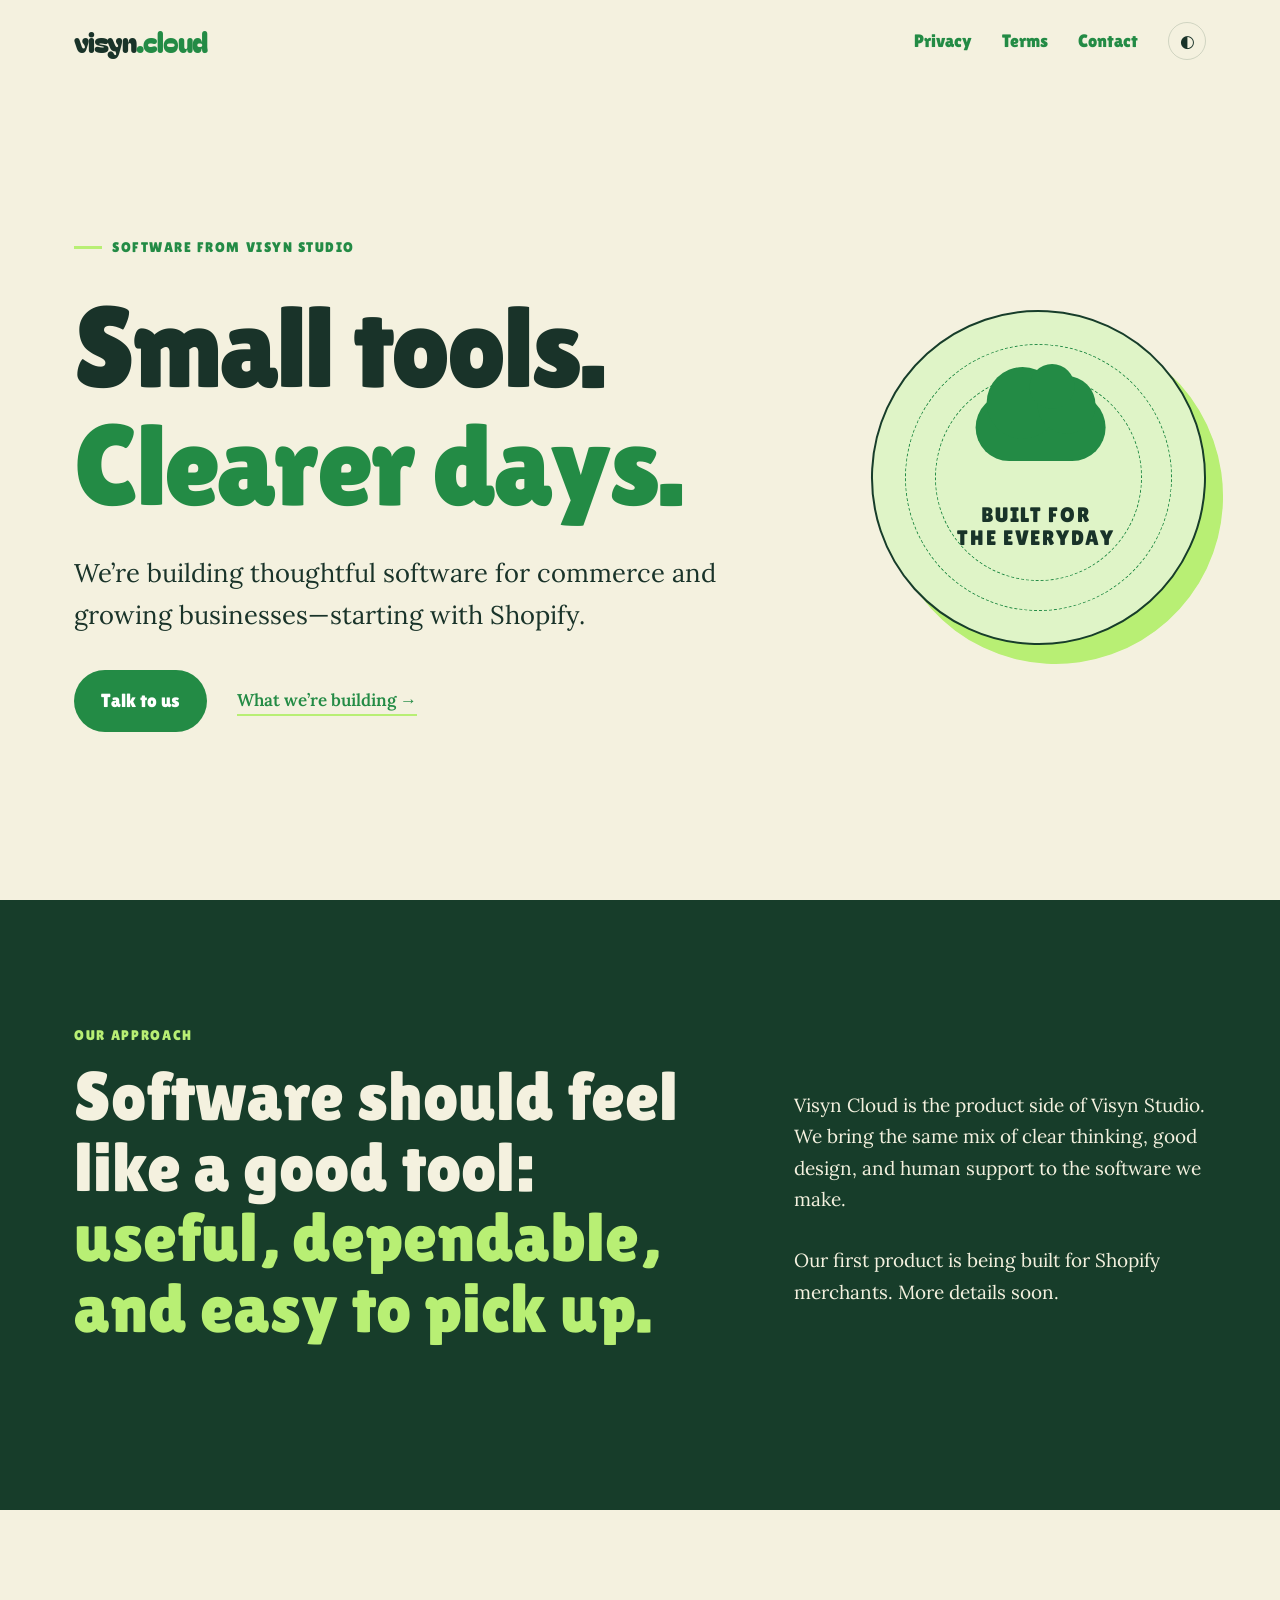
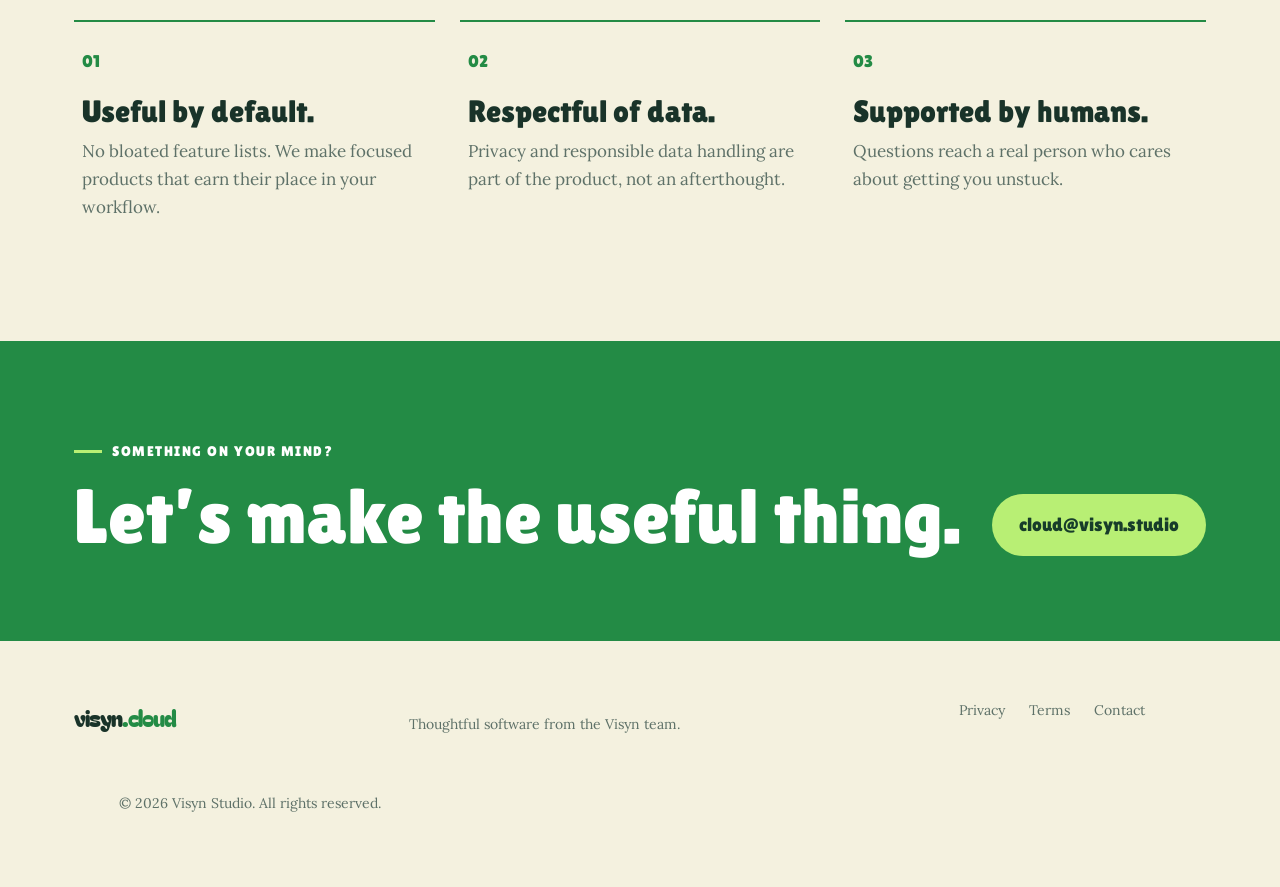
==== index.html @ d3061310 "Launch Visyn Cloud website" ====
<!doctype html>
<html lang="en" data-theme="light">
<head>
  <meta charset="utf-8">
  <meta name="viewport" content="width=device-width, initial-scale=1">
  <title>Visyn Cloud — Thoughtful software for growing businesses</title>
  <meta name="description" content="Visyn Cloud builds thoughtful software tools for commerce and growing businesses.">
  <meta property="og:title" content="Visyn Cloud — Thoughtful software for growing businesses">
  <meta property="og:description" content="Useful software, made with care by the team at Visyn Studio.">
  <meta property="og:url" content="https://visyn.cloud/">
  <meta property="og:type" content="website">
  <meta name="theme-color" content="#173d2a">
  <link rel="preconnect" href="https://fonts.googleapis.com">
  <link rel="preconnect" href="https://fonts.gstatic.com" crossorigin>
  <link href="https://fonts.googleapis.com/css2?family=Bagel+Fat+One&amp;family=Lilita+One&amp;family=Lora:ital,wght@0,400;0,600;1,400&amp;display=swap" rel="stylesheet">
  <link rel="stylesheet" href="assets/css/styles.css">
  <script src="assets/js/site.js" defer></script>
</head>
<body>
  <a class="skip-link" href="#main">Skip to content</a>
  <header class="site-header" id="site-header">
    <a class="wordmark" href="/" aria-label="Visyn Cloud home"><span>visyn</span><b>.cloud</b></a>
    <button class="menu-button" type="button" aria-expanded="false" aria-controls="site-nav"><span></span><span></span><span></span><span class="sr-only">Menu</span></button>
    <nav class="site-nav" id="site-nav" aria-label="Main navigation">
      <a href="/privacy.html">Privacy</a><a href="/terms.html">Terms</a><a href="/contact.html">Contact</a>
      <button class="theme-button" type="button" aria-label="Switch color theme"><span aria-hidden="true">◐</span></button>
    </nav>
  </header>

  <main id="main">
    <section class="hero">
      <div class="hero-copy">
        <p class="eyebrow"><span></span> Software from Visyn Studio</p>
        <h1>Small tools.<br><em>Clearer days.</em></h1>
        <p class="hero-lede">We’re building thoughtful software for commerce and growing businesses—starting with Shopify.</p>
        <div class="hero-actions"><a class="button button-primary" href="/contact.html">Talk to us</a><a class="text-link" href="#what-we-build">What we’re building</a></div>
      </div>
      <div class="hero-mark" aria-hidden="true">
        <div class="orbit orbit-one"></div><div class="orbit orbit-two"></div><div class="cloud-glyph"><span></span><span></span><span></span></div>
        <p>built for<br>the everyday</p>
      </div>
    </section>

    <section class="manifesto" id="what-we-build">
      <p class="section-label">Our approach</p>
      <div class="manifesto-grid">
        <h2>Software should feel like a good tool: <span>useful, dependable, and easy to pick up.</span></h2>
        <div><p>Visyn Cloud is the product side of Visyn Studio. We bring the same mix of clear thinking, good design, and human support to the software we make.</p><p>Our first product is being built for Shopify merchants. More details soon.</p></div>
      </div>
    </section>

    <section class="principles" aria-label="What matters to us">
      <article><span class="number">01</span><h3>Useful by default.</h3><p>No bloated feature lists. We make focused products that earn their place in your workflow.</p></article>
      <article><span class="number">02</span><h3>Respectful of data.</h3><p>Privacy and responsible data handling are part of the product, not an afterthought.</p></article>
      <article><span class="number">03</span><h3>Supported by humans.</h3><p>Questions reach a real person who cares about getting you unstuck.</p></article>
    </section>

    <section class="closing">
      <div><p class="eyebrow light"><span></span> Something on your mind?</p><h2>Let’s make the useful thing.</h2></div>
      <a class="button button-light" href="mailto:cloud@visyn.studio">cloud@visyn.studio</a>
    </section>
  </main>

  <footer class="site-footer"><a class="wordmark wordmark-small" href="/"><span>visyn</span><b>.cloud</b></a><p>Thoughtful software from the Visyn team.</p><nav aria-label="Footer navigation"><a href="/privacy.html">Privacy</a><a href="/terms.html">Terms</a><a href="/contact.html">Contact</a></nav><p>© <span data-year></span> Visyn Studio. All rights reserved.</p></footer>
</body>
</html>
---- assets/css/styles.css ----
:root{--cream:#f4f1df;--paper:#fbf9ee;--forest:#173d2a;--green:#238b45;--bright:#b8ef74;--mint:#dff4c7;--ink:#193329;--muted:#5e7168;--line:rgba(23,61,42,.16);--shadow:rgba(14,52,31,.12);--display:'Lilita One',sans-serif;--body:'Lora',serif;--logo:'Bagel Fat One',cursive;--max:1180px}
[data-theme=dark]{--cream:#10291d;--paper:#173625;--forest:#dff4c7;--green:#83da75;--bright:#b8ef74;--mint:#214c31;--ink:#f4f1df;--muted:#b4c4b9;--line:rgba(244,241,223,.15);--shadow:rgba(0,0,0,.28)}
*{box-sizing:border-box}html{scroll-behavior:smooth}body{margin:0;background:var(--cream);color:var(--ink);font-family:var(--body);font-size:17px;line-height:1.65;transition:background .2s,color .2s}a{color:inherit;text-decoration:none}button,input,select,textarea{font:inherit}.skip-link{position:fixed;left:1rem;top:-5rem;background:var(--bright);color:#173d2a;padding:.7rem 1rem;z-index:1000}.skip-link:focus{top:1rem}.sr-only{position:absolute;width:1px;height:1px;overflow:hidden;clip:rect(0,0,0,0)}
.site-header{height:82px;max-width:var(--max);margin:auto;padding:0 24px;display:flex;align-items:center;justify-content:space-between;position:relative;z-index:20}.wordmark{font-family:var(--logo);font-size:28px;letter-spacing:-1px;display:inline-flex;align-items:baseline}.wordmark span{color:var(--ink)}.wordmark b{color:var(--green);font:inherit}.site-nav{display:flex;gap:30px;align-items:center}.site-nav a{font-family:var(--display);font-size:18px;color:var(--green)}.site-nav a:hover,.site-nav a[aria-current=page]{color:var(--ink)}.theme-button{width:38px;height:38px;border:1px solid var(--line);border-radius:50%;background:transparent;color:var(--ink);cursor:pointer}.menu-button{display:none;background:none;border:0;width:40px;padding:8px}.menu-button>span:not(.sr-only){display:block;height:2px;background:var(--ink);margin:6px 0}
.hero{max-width:var(--max);margin:auto;min-height:calc(100vh - 82px);padding:72px 24px 100px;display:grid;grid-template-columns:1.35fr .65fr;align-items:center;gap:8vw}.eyebrow{font-family:var(--display);text-transform:uppercase;letter-spacing:.11em;font-size:14px;color:var(--green);display:flex;align-items:center;gap:10px}.eyebrow span{width:28px;height:3px;background:var(--bright)}h1,h2,h3{font-family:var(--display);font-weight:400;line-height:1.02;margin-top:0}.hero h1{font-size:clamp(64px,9vw,126px);letter-spacing:-.025em;margin:.25em 0}.hero h1 em{font-style:normal;color:var(--green)}.hero-lede{font-size:clamp(20px,2vw,27px);max-width:690px}.hero-actions{display:flex;align-items:center;gap:30px;margin-top:34px}.button{font-family:var(--display);font-size:19px;padding:15px 27px;border:0;border-radius:99px;cursor:pointer;display:inline-block}.button-primary{background:var(--green);color:#fff}.button-primary:hover{background:var(--forest);transform:translateY(-2px)}[data-theme=dark] .button-primary{color:#10291d}.text-link{font-weight:600;color:var(--green);border-bottom:2px solid var(--bright)}.text-link:after{content:' →'}
.hero-mark{aspect-ratio:1;max-width:370px;width:100%;border:2px solid var(--forest);border-radius:50%;position:relative;display:grid;place-items:center;background:var(--mint);box-shadow:18px 18px 0 var(--bright);transform:rotate(3deg)}.hero-mark p{font-family:var(--display);text-align:center;text-transform:uppercase;font-size:21px;line-height:1.1;letter-spacing:.08em;transform:rotate(-3deg);margin-top:120px}.orbit{position:absolute;border:1px dashed var(--green);border-radius:50%}.orbit-one{inset:32px}.orbit-two{inset:62px}.cloud-glyph{position:absolute;top:82px;left:50%;width:130px;height:67px;transform:translateX(-50%) rotate(-3deg);background:var(--green);border-radius:50px}.cloud-glyph span{position:absolute;background:var(--green);border-radius:50%}.cloud-glyph span:nth-child(1){width:72px;height:72px;left:11px;top:-27px}.cloud-glyph span:nth-child(2){width:58px;height:58px;right:10px;top:-18px}.cloud-glyph span:nth-child(3){width:45px;height:45px;left:54px;top:-30px}
.manifesto{background:var(--forest);color:var(--cream);padding:110px max(24px,calc((100vw - var(--max))/2 + 24px))}.section-label{font-family:var(--display);text-transform:uppercase;letter-spacing:.12em;color:var(--bright);font-size:14px}.manifesto-grid{display:grid;grid-template-columns:1.2fr .8fr;gap:8vw;align-items:start}.manifesto h2{font-size:clamp(42px,5.4vw,74px)}.manifesto h2 span{color:var(--bright)}.manifesto-grid>div{font-size:19px;padding-top:10px}.manifesto-grid>div p+ p{margin-top:30px}
.principles{max-width:var(--max);margin:auto;padding:110px 24px;display:grid;grid-template-columns:repeat(3,1fr);gap:25px}.principles article{border-top:2px solid var(--green);padding:25px 8px 10px}.number{font-family:var(--display);color:var(--green)}.principles h3{font-size:31px;margin:20px 0 10px}.principles p{color:var(--muted);margin:0}.closing{background:var(--green);color:#fff;padding:85px max(24px,calc((100vw - var(--max))/2 + 24px));display:flex;justify-content:space-between;align-items:end;gap:30px}.closing h2{font-size:clamp(44px,6vw,78px);margin:0}.eyebrow.light{color:#fff}.button-light{background:var(--bright);color:#173d2a;white-space:nowrap}.button-light:hover{background:#fff}
.site-footer{max-width:var(--max);margin:auto;padding:58px 24px;display:grid;grid-template-columns:1fr 1.5fr 1fr;gap:28px;align-items:start;font-size:14px;color:var(--muted)}.wordmark-small{font-size:22px}.site-footer nav{display:flex;gap:24px;justify-content:center}.site-footer nav a:hover{color:var(--green)}.site-footer>p:last-child{text-align:right}
.legal{max-width:1020px;margin:55px auto 110px;padding:0 24px}.legal-header{border-bottom:1px solid var(--line);padding:40px 0 55px}.legal-header h1,.contact-intro h1{font-size:clamp(54px,8vw,96px);margin:.25em 0}.legal-header>p:not(.eyebrow):not(.updated){font-size:21px;max-width:730px}.updated{color:var(--muted);font-size:14px}.legal-body{max-width:750px;margin:65px auto}.legal-body h2{font-size:34px;margin:2em 0 .35em}.legal-body h3{font-size:24px;margin:1.7em 0 .3em}.legal-body p{color:var(--muted)}.legal-body a,.contact-intro>a{color:var(--green);font-weight:600;text-decoration:underline;text-decoration-color:var(--bright);text-decoration-thickness:2px}.contact-page{max-width:var(--max);margin:75px auto 130px;padding:0 24px;display:grid;grid-template-columns:1fr 1fr;gap:10vw}.contact-intro>p:not(.eyebrow){font-size:20px;max-width:520px}.contact-form{background:var(--paper);border:1px solid var(--line);border-radius:24px;padding:38px;box-shadow:10px 10px 0 var(--mint);display:flex;flex-direction:column;gap:9px}.contact-form label{font-family:var(--display);font-size:18px;margin-top:10px}.contact-form input,.contact-form select,.contact-form textarea{width:100%;border:1px solid var(--line);background:var(--cream);color:var(--ink);padding:13px;border-radius:10px}.contact-form textarea{resize:vertical}.contact-form .button{margin-top:18px}.form-note{color:var(--muted);font-size:13px;line-height:1.45}
@media(max-width:760px){.site-header{height:70px}.menu-button{display:block}.site-nav{display:none;position:absolute;top:64px;left:16px;right:16px;background:var(--paper);border:1px solid var(--line);border-radius:16px;padding:22px;box-shadow:0 12px 30px var(--shadow);flex-direction:column;align-items:flex-start}.site-nav.open{display:flex}.theme-button{position:absolute;right:18px;top:18px}.hero{grid-template-columns:1fr;padding-top:50px}.hero h1{font-size:clamp(56px,18vw,82px)}.hero-mark{max-width:290px;margin:20px auto}.manifesto-grid,.contact-page{grid-template-columns:1fr}.principles{grid-template-columns:1fr;padding-top:75px;padding-bottom:75px}.closing{align-items:flex-start;flex-direction:column}.site-footer{grid-template-columns:1fr;text-align:left}.site-footer nav{justify-content:flex-start}.site-footer>p:last-child{text-align:left}.contact-page{margin-top:45px}.contact-form{padding:24px}.hero-actions{align-items:flex-start;flex-direction:column;gap:18px}}@media(prefers-reduced-motion:reduce){html{scroll-behavior:auto}*{transition:none!important}}
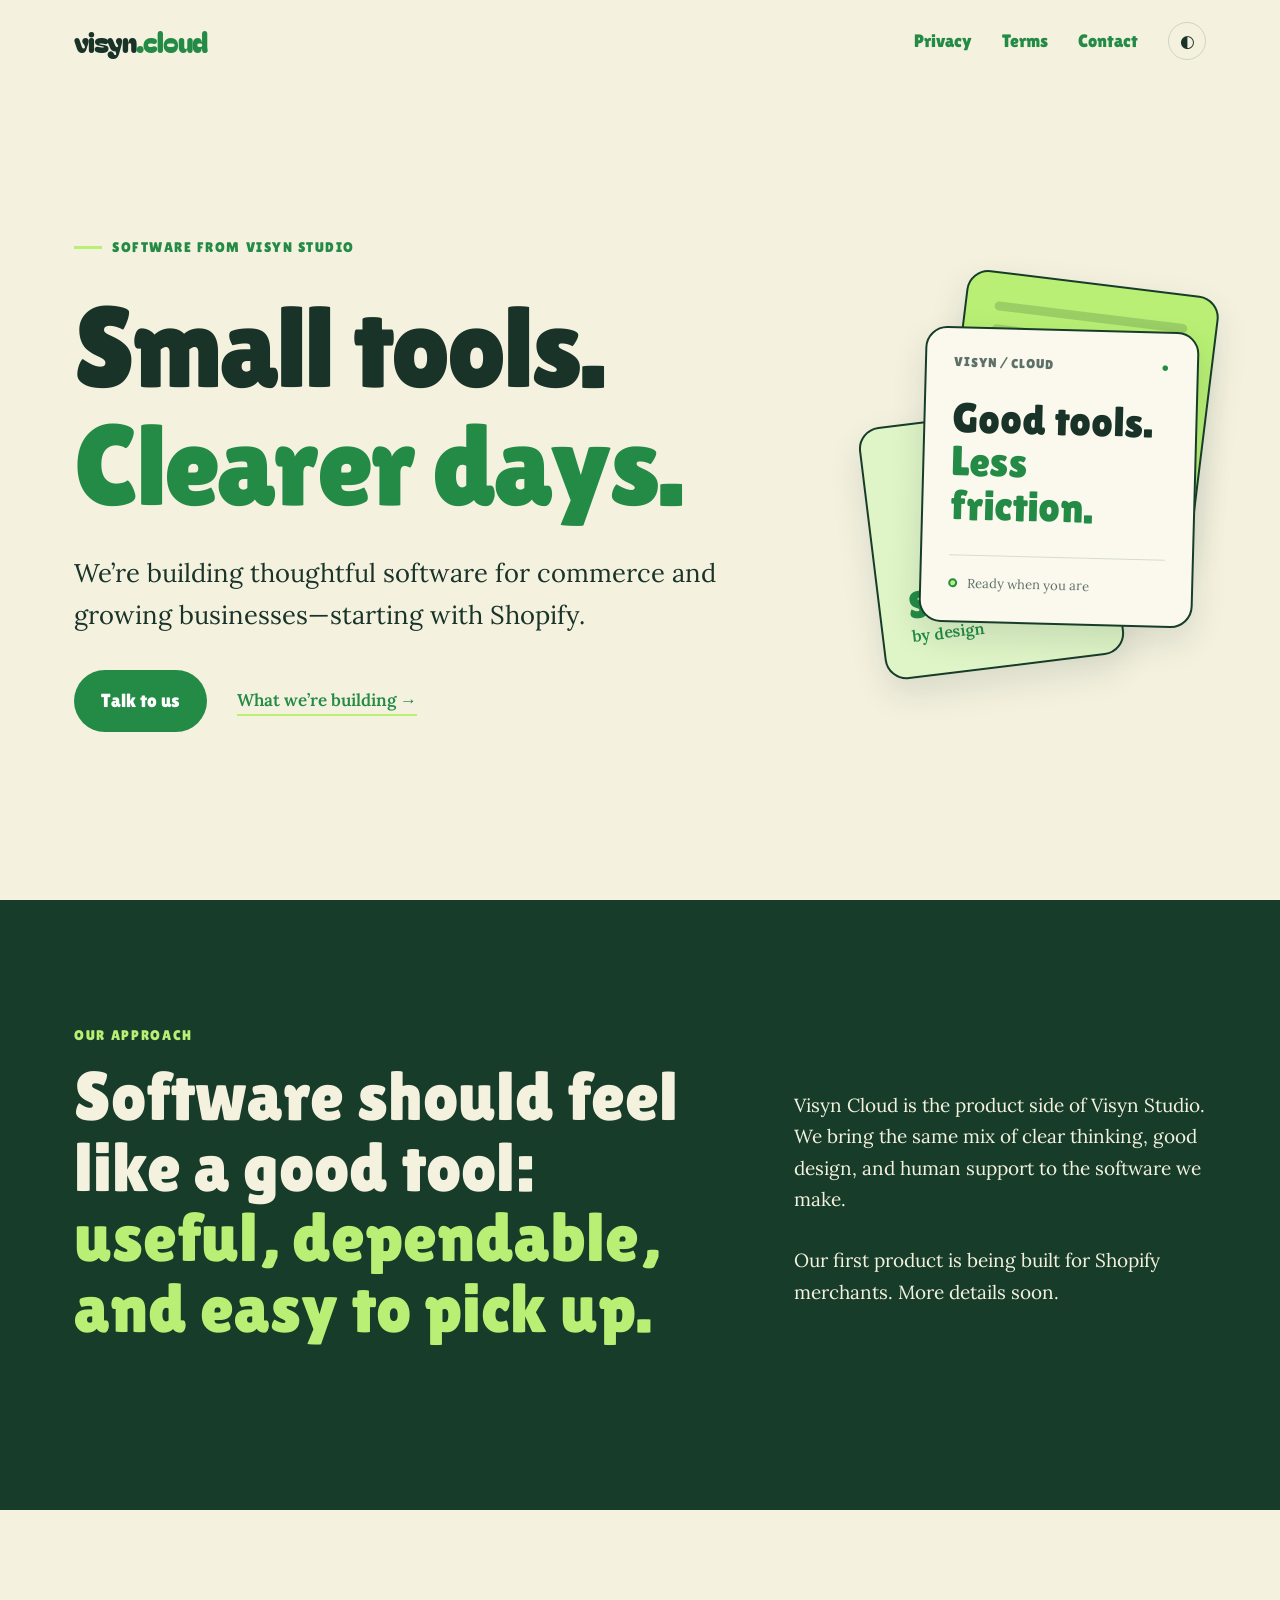
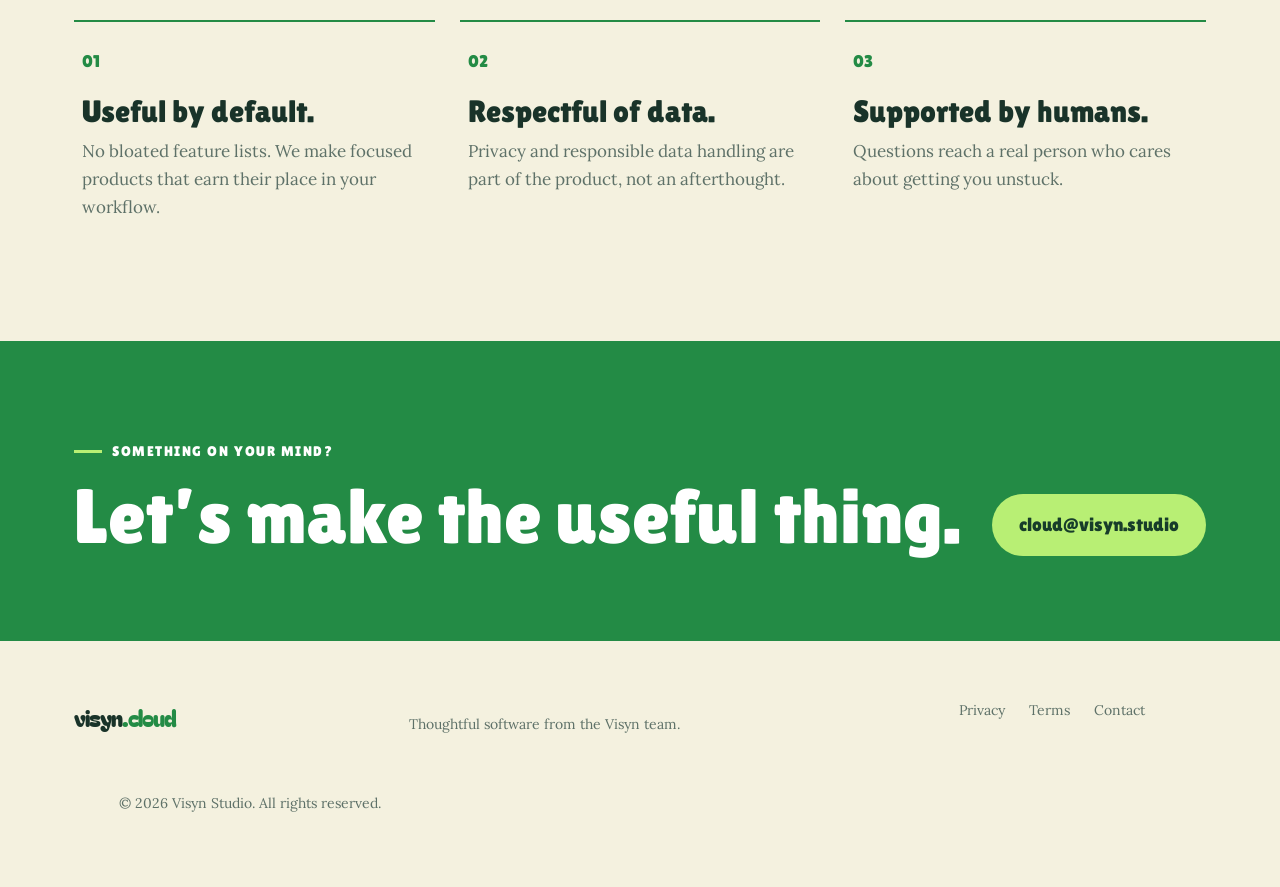
==== commit 370add71: "Replace hero badge with modular tool stack" ====
--- a/index.html
+++ b/index.html
@@ -35,9 +35,14 @@
         <p class="hero-lede">We’re building thoughtful software for commerce and growing businesses—starting with Shopify.</p>
         <div class="hero-actions"><a class="button button-primary" href="/contact.html">Talk to us</a><a class="text-link" href="#what-we-build">What we’re building</a></div>
       </div>
-      <div class="hero-mark" aria-hidden="true">
-        <div class="orbit orbit-one"></div><div class="orbit orbit-two"></div><div class="cloud-glyph"><span></span><span></span><span></span></div>
-        <p>built for<br>the everyday</p>
+      <div class="tool-stack" aria-hidden="true">
+        <div class="tool-card tool-card-back"><span></span><span></span><span></span></div>
+        <div class="tool-card tool-card-middle"><b>Simple</b><i>by design</i></div>
+        <div class="tool-card tool-card-front">
+          <div class="tool-card-top"><span>visyn / cloud</span><b>●</b></div>
+          <div class="tool-card-copy">Good tools.<br><em>Less friction.</em></div>
+          <div class="tool-card-status"><span></span> Ready when you are</div>
+        </div>
       </div>
     </section>
 
--- a/assets/css/styles.css
+++ b/assets/css/styles.css
@@ -3,9 +3,9 @@
 *{box-sizing:border-box}html{scroll-behavior:smooth}body{margin:0;background:var(--cream);color:var(--ink);font-family:var(--body);font-size:17px;line-height:1.65;transition:background .2s,color .2s}a{color:inherit;text-decoration:none}button,input,select,textarea{font:inherit}.skip-link{position:fixed;left:1rem;top:-5rem;background:var(--bright);color:#173d2a;padding:.7rem 1rem;z-index:1000}.skip-link:focus{top:1rem}.sr-only{position:absolute;width:1px;height:1px;overflow:hidden;clip:rect(0,0,0,0)}
 .site-header{height:82px;max-width:var(--max);margin:auto;padding:0 24px;display:flex;align-items:center;justify-content:space-between;position:relative;z-index:20}.wordmark{font-family:var(--logo);font-size:28px;letter-spacing:-1px;display:inline-flex;align-items:baseline}.wordmark span{color:var(--ink)}.wordmark b{color:var(--green);font:inherit}.site-nav{display:flex;gap:30px;align-items:center}.site-nav a{font-family:var(--display);font-size:18px;color:var(--green)}.site-nav a:hover,.site-nav a[aria-current=page]{color:var(--ink)}.theme-button{width:38px;height:38px;border:1px solid var(--line);border-radius:50%;background:transparent;color:var(--ink);cursor:pointer}.menu-button{display:none;background:none;border:0;width:40px;padding:8px}.menu-button>span:not(.sr-only){display:block;height:2px;background:var(--ink);margin:6px 0}
 .hero{max-width:var(--max);margin:auto;min-height:calc(100vh - 82px);padding:72px 24px 100px;display:grid;grid-template-columns:1.35fr .65fr;align-items:center;gap:8vw}.eyebrow{font-family:var(--display);text-transform:uppercase;letter-spacing:.11em;font-size:14px;color:var(--green);display:flex;align-items:center;gap:10px}.eyebrow span{width:28px;height:3px;background:var(--bright)}h1,h2,h3{font-family:var(--display);font-weight:400;line-height:1.02;margin-top:0}.hero h1{font-size:clamp(64px,9vw,126px);letter-spacing:-.025em;margin:.25em 0}.hero h1 em{font-style:normal;color:var(--green)}.hero-lede{font-size:clamp(20px,2vw,27px);max-width:690px}.hero-actions{display:flex;align-items:center;gap:30px;margin-top:34px}.button{font-family:var(--display);font-size:19px;padding:15px 27px;border:0;border-radius:99px;cursor:pointer;display:inline-block}.button-primary{background:var(--green);color:#fff}.button-primary:hover{background:var(--forest);transform:translateY(-2px)}[data-theme=dark] .button-primary{color:#10291d}.text-link{font-weight:600;color:var(--green);border-bottom:2px solid var(--bright)}.text-link:after{content:' →'}
-.hero-mark{aspect-ratio:1;max-width:370px;width:100%;border:2px solid var(--forest);border-radius:50%;position:relative;display:grid;place-items:center;background:var(--mint);box-shadow:18px 18px 0 var(--bright);transform:rotate(3deg)}.hero-mark p{font-family:var(--display);text-align:center;text-transform:uppercase;font-size:21px;line-height:1.1;letter-spacing:.08em;transform:rotate(-3deg);margin-top:120px}.orbit{position:absolute;border:1px dashed var(--green);border-radius:50%}.orbit-one{inset:32px}.orbit-two{inset:62px}.cloud-glyph{position:absolute;top:82px;left:50%;width:130px;height:67px;transform:translateX(-50%) rotate(-3deg);background:var(--green);border-radius:50px}.cloud-glyph span{position:absolute;background:var(--green);border-radius:50%}.cloud-glyph span:nth-child(1){width:72px;height:72px;left:11px;top:-27px}.cloud-glyph span:nth-child(2){width:58px;height:58px;right:10px;top:-18px}.cloud-glyph span:nth-child(3){width:45px;height:45px;left:54px;top:-30px}
+.tool-stack{width:100%;max-width:390px;height:390px;position:relative;margin:auto}.tool-card{position:absolute;border:2px solid var(--forest);border-radius:22px;box-shadow:0 14px 34px var(--shadow)}.tool-card-back{width:76%;height:68%;right:0;top:0;background:var(--bright);transform:rotate(7deg);padding:28px}.tool-card-back span{display:block;height:9px;border-radius:9px;background:rgba(23,61,42,.18);margin-bottom:14px}.tool-card-back span:nth-child(2){width:72%}.tool-card-back span:nth-child(3){width:45%}.tool-card-middle{width:72%;height:65%;left:0;bottom:5px;background:var(--mint);transform:rotate(-7deg);padding:28px;display:flex;flex-direction:column;justify-content:flex-end;color:var(--green)}.tool-card-middle b{font:38px/1 var(--display)}.tool-card-middle i{font:600 16px/1.5 var(--body)}.tool-card-front{width:82%;height:76%;right:3%;top:12%;background:var(--paper);padding:27px;display:flex;flex-direction:column;justify-content:space-between;transform:rotate(1.5deg)}.tool-card-top{display:flex;justify-content:space-between;font:13px/1 var(--display);letter-spacing:.08em;text-transform:uppercase;color:var(--muted)}.tool-card-top b{color:var(--green)}.tool-card-copy{font:42px/1.03 var(--display);color:var(--ink)}.tool-card-copy em{font-style:normal;color:var(--green)}.tool-card-status{border-top:1px solid var(--line);padding-top:17px;font-size:13px;color:var(--muted)}.tool-card-status span{display:inline-block;width:9px;height:9px;background:var(--bright);border:2px solid var(--green);border-radius:50%;margin-right:7px}
 .manifesto{background:var(--forest);color:var(--cream);padding:110px max(24px,calc((100vw - var(--max))/2 + 24px))}.section-label{font-family:var(--display);text-transform:uppercase;letter-spacing:.12em;color:var(--bright);font-size:14px}.manifesto-grid{display:grid;grid-template-columns:1.2fr .8fr;gap:8vw;align-items:start}.manifesto h2{font-size:clamp(42px,5.4vw,74px)}.manifesto h2 span{color:var(--bright)}.manifesto-grid>div{font-size:19px;padding-top:10px}.manifesto-grid>div p+ p{margin-top:30px}
 .principles{max-width:var(--max);margin:auto;padding:110px 24px;display:grid;grid-template-columns:repeat(3,1fr);gap:25px}.principles article{border-top:2px solid var(--green);padding:25px 8px 10px}.number{font-family:var(--display);color:var(--green)}.principles h3{font-size:31px;margin:20px 0 10px}.principles p{color:var(--muted);margin:0}.closing{background:var(--green);color:#fff;padding:85px max(24px,calc((100vw - var(--max))/2 + 24px));display:flex;justify-content:space-between;align-items:end;gap:30px}.closing h2{font-size:clamp(44px,6vw,78px);margin:0}.eyebrow.light{color:#fff}.button-light{background:var(--bright);color:#173d2a;white-space:nowrap}.button-light:hover{background:#fff}
 .site-footer{max-width:var(--max);margin:auto;padding:58px 24px;display:grid;grid-template-columns:1fr 1.5fr 1fr;gap:28px;align-items:start;font-size:14px;color:var(--muted)}.wordmark-small{font-size:22px}.site-footer nav{display:flex;gap:24px;justify-content:center}.site-footer nav a:hover{color:var(--green)}.site-footer>p:last-child{text-align:right}
 .legal{max-width:1020px;margin:55px auto 110px;padding:0 24px}.legal-header{border-bottom:1px solid var(--line);padding:40px 0 55px}.legal-header h1,.contact-intro h1{font-size:clamp(54px,8vw,96px);margin:.25em 0}.legal-header>p:not(.eyebrow):not(.updated){font-size:21px;max-width:730px}.updated{color:var(--muted);font-size:14px}.legal-body{max-width:750px;margin:65px auto}.legal-body h2{font-size:34px;margin:2em 0 .35em}.legal-body h3{font-size:24px;margin:1.7em 0 .3em}.legal-body p{color:var(--muted)}.legal-body a,.contact-intro>a{color:var(--green);font-weight:600;text-decoration:underline;text-decoration-color:var(--bright);text-decoration-thickness:2px}.contact-page{max-width:var(--max);margin:75px auto 130px;padding:0 24px;display:grid;grid-template-columns:1fr 1fr;gap:10vw}.contact-intro>p:not(.eyebrow){font-size:20px;max-width:520px}.contact-form{background:var(--paper);border:1px solid var(--line);border-radius:24px;padding:38px;box-shadow:10px 10px 0 var(--mint);display:flex;flex-direction:column;gap:9px}.contact-form label{font-family:var(--display);font-size:18px;margin-top:10px}.contact-form input,.contact-form select,.contact-form textarea{width:100%;border:1px solid var(--line);background:var(--cream);color:var(--ink);padding:13px;border-radius:10px}.contact-form textarea{resize:vertical}.contact-form .button{margin-top:18px}.form-note{color:var(--muted);font-size:13px;line-height:1.45}
-@media(max-width:760px){.site-header{height:70px}.menu-button{display:block}.site-nav{display:none;position:absolute;top:64px;left:16px;right:16px;background:var(--paper);border:1px solid var(--line);border-radius:16px;padding:22px;box-shadow:0 12px 30px var(--shadow);flex-direction:column;align-items:flex-start}.site-nav.open{display:flex}.theme-button{position:absolute;right:18px;top:18px}.hero{grid-template-columns:1fr;padding-top:50px}.hero h1{font-size:clamp(56px,18vw,82px)}.hero-mark{max-width:290px;margin:20px auto}.manifesto-grid,.contact-page{grid-template-columns:1fr}.principles{grid-template-columns:1fr;padding-top:75px;padding-bottom:75px}.closing{align-items:flex-start;flex-direction:column}.site-footer{grid-template-columns:1fr;text-align:left}.site-footer nav{justify-content:flex-start}.site-footer>p:last-child{text-align:left}.contact-page{margin-top:45px}.contact-form{padding:24px}.hero-actions{align-items:flex-start;flex-direction:column;gap:18px}}@media(prefers-reduced-motion:reduce){html{scroll-behavior:auto}*{transition:none!important}}
+@media(max-width:760px){.site-header{height:70px}.menu-button{display:block}.site-nav{display:none;position:absolute;top:64px;left:16px;right:16px;background:var(--paper);border:1px solid var(--line);border-radius:16px;padding:22px;box-shadow:0 12px 30px var(--shadow);flex-direction:column;align-items:flex-start}.site-nav.open{display:flex}.theme-button{position:absolute;right:18px;top:18px}.hero{grid-template-columns:1fr;padding-top:50px}.hero h1{font-size:clamp(56px,18vw,82px)}.tool-stack{max-width:310px;height:320px;margin:25px auto}.tool-card-copy{font-size:34px}.manifesto-grid,.contact-page{grid-template-columns:1fr}.principles{grid-template-columns:1fr;padding-top:75px;padding-bottom:75px}.closing{align-items:flex-start;flex-direction:column}.site-footer{grid-template-columns:1fr;text-align:left}.site-footer nav{justify-content:flex-start}.site-footer>p:last-child{text-align:left}.contact-page{margin-top:45px}.contact-form{padding:24px}.hero-actions{align-items:flex-start;flex-direction:column;gap:18px}}@media(prefers-reduced-motion:reduce){html{scroll-behavior:auto}*{transition:none!important}}
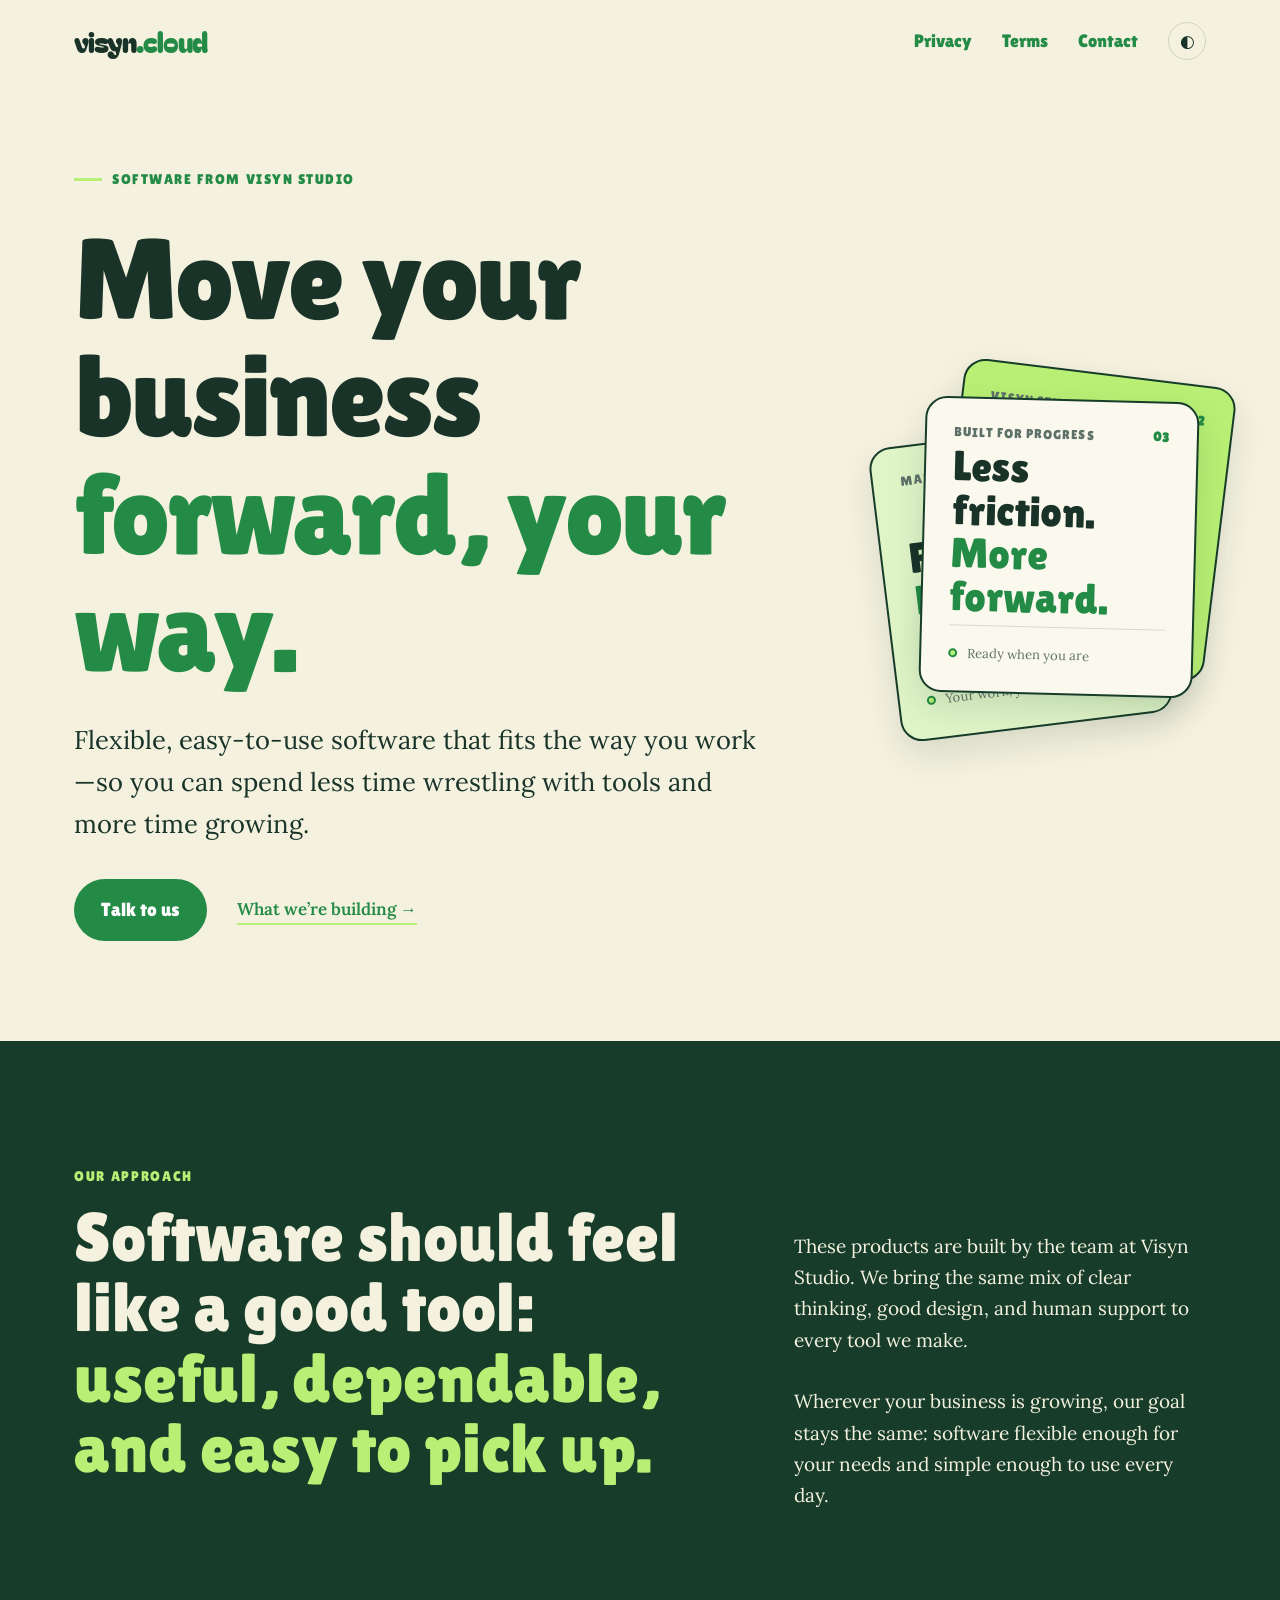
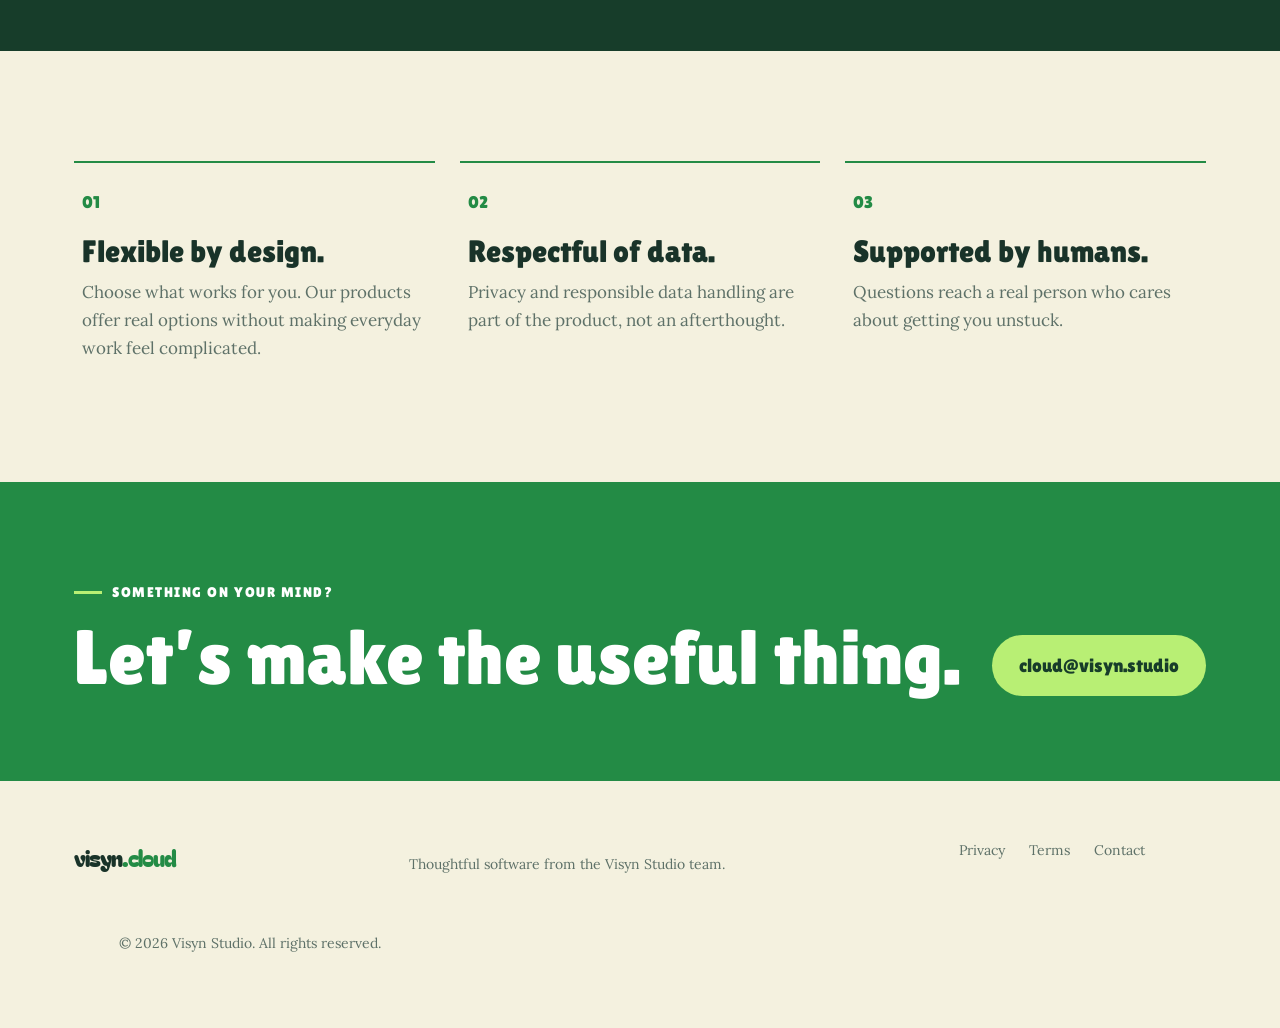
==== commit 183d3699: "Refine positioning and add interactive card stack" ====
--- a/index.html
+++ b/index.html
@@ -3,9 +3,9 @@
 <head>
   <meta charset="utf-8">
   <meta name="viewport" content="width=device-width, initial-scale=1">
-  <title>Visyn Cloud — Thoughtful software for growing businesses</title>
-  <meta name="description" content="Visyn Cloud builds thoughtful software tools for commerce and growing businesses.">
-  <meta property="og:title" content="Visyn Cloud — Thoughtful software for growing businesses">
+  <title>Software that helps your business move forward — Visyn Studio</title>
+  <meta name="description" content="Visyn Studio builds flexible, easy-to-use software that helps growing businesses work with less friction.">
+  <meta property="og:title" content="Software that helps your business move forward — Visyn Studio">
   <meta property="og:description" content="Useful software, made with care by the team at Visyn Studio.">
   <meta property="og:url" content="https://visyn.cloud/">
   <meta property="og:type" content="website">
@@ -19,7 +19,7 @@
 <body>
   <a class="skip-link" href="#main">Skip to content</a>
   <header class="site-header" id="site-header">
-    <a class="wordmark" href="/" aria-label="Visyn Cloud home"><span>visyn</span><b>.cloud</b></a>
+    <a class="wordmark" href="/" aria-label="Visyn Studio software home"><span>visyn</span><b>.cloud</b></a>
     <button class="menu-button" type="button" aria-expanded="false" aria-controls="site-nav"><span></span><span></span><span></span><span class="sr-only">Menu</span></button>
     <nav class="site-nav" id="site-nav" aria-label="Main navigation">
       <a href="/privacy.html">Privacy</a><a href="/terms.html">Terms</a><a href="/contact.html">Contact</a>
@@ -31,16 +31,24 @@
     <section class="hero">
       <div class="hero-copy">
         <p class="eyebrow"><span></span> Software from Visyn Studio</p>
-        <h1>Small tools.<br><em>Clearer days.</em></h1>
-        <p class="hero-lede">We’re building thoughtful software for commerce and growing businesses—starting with Shopify.</p>
+        <h1>Move your business<br><em>forward, your way.</em></h1>
+        <p class="hero-lede">Flexible, easy-to-use software that fits the way you work—so you can spend less time wrestling with tools and more time growing.</p>
         <div class="hero-actions"><a class="button button-primary" href="/contact.html">Talk to us</a><a class="text-link" href="#what-we-build">What we’re building</a></div>
       </div>
-      <div class="tool-stack" aria-hidden="true">
-        <div class="tool-card tool-card-back"><span></span><span></span><span></span></div>
-        <div class="tool-card tool-card-middle"><b>Simple</b><i>by design</i></div>
-        <div class="tool-card tool-card-front">
-          <div class="tool-card-top"><span>visyn / cloud</span><b>●</b></div>
-          <div class="tool-card-copy">Good tools.<br><em>Less friction.</em></div>
+      <div class="tool-stack" role="button" tabindex="0" aria-label="Interactive product principles. Click, drag, or press Enter to show the next card.">
+        <div class="tool-card">
+          <div class="tool-card-top"><span>Made to adapt</span><b>01</b></div>
+          <div class="tool-card-copy">Flexible<br><em>by design.</em></div>
+          <div class="tool-card-status"><span></span> Your work, your way</div>
+        </div>
+        <div class="tool-card">
+          <div class="tool-card-top"><span>Visyn Studio</span><b>02</b></div>
+          <div class="tool-card-copy">Clear from<br><em>the start.</em></div>
+          <div class="tool-card-status"><span></span> Easy to pick up</div>
+        </div>
+        <div class="tool-card">
+          <div class="tool-card-top"><span>Built for progress</span><b>03</b></div>
+          <div class="tool-card-copy">Less friction.<br><em>More forward.</em></div>
           <div class="tool-card-status"><span></span> Ready when you are</div>
         </div>
       </div>
@@ -50,12 +58,12 @@
       <p class="section-label">Our approach</p>
       <div class="manifesto-grid">
         <h2>Software should feel like a good tool: <span>useful, dependable, and easy to pick up.</span></h2>
-        <div><p>Visyn Cloud is the product side of Visyn Studio. We bring the same mix of clear thinking, good design, and human support to the software we make.</p><p>Our first product is being built for Shopify merchants. More details soon.</p></div>
+        <div><p>These products are built by the team at Visyn Studio. We bring the same mix of clear thinking, good design, and human support to every tool we make.</p><p>Wherever your business is growing, our goal stays the same: software flexible enough for your needs and simple enough to use every day.</p></div>
       </div>
     </section>
 
     <section class="principles" aria-label="What matters to us">
-      <article><span class="number">01</span><h3>Useful by default.</h3><p>No bloated feature lists. We make focused products that earn their place in your workflow.</p></article>
+      <article><span class="number">01</span><h3>Flexible by design.</h3><p>Choose what works for you. Our products offer real options without making everyday work feel complicated.</p></article>
       <article><span class="number">02</span><h3>Respectful of data.</h3><p>Privacy and responsible data handling are part of the product, not an afterthought.</p></article>
       <article><span class="number">03</span><h3>Supported by humans.</h3><p>Questions reach a real person who cares about getting you unstuck.</p></article>
     </section>
@@ -66,6 +74,6 @@
     </section>
   </main>
 
-  <footer class="site-footer"><a class="wordmark wordmark-small" href="/"><span>visyn</span><b>.cloud</b></a><p>Thoughtful software from the Visyn team.</p><nav aria-label="Footer navigation"><a href="/privacy.html">Privacy</a><a href="/terms.html">Terms</a><a href="/contact.html">Contact</a></nav><p>© <span data-year></span> Visyn Studio. All rights reserved.</p></footer>
+  <footer class="site-footer"><a class="wordmark wordmark-small" href="/"><span>visyn</span><b>.cloud</b></a><p>Thoughtful software from the Visyn Studio team.</p><nav aria-label="Footer navigation"><a href="/privacy.html">Privacy</a><a href="/terms.html">Terms</a><a href="/contact.html">Contact</a></nav><p>© <span data-year></span> Visyn Studio. All rights reserved.</p></footer>
 </body>
 </html>
--- a/assets/css/styles.css
+++ b/assets/css/styles.css
@@ -3,7 +3,7 @@
 *{box-sizing:border-box}html{scroll-behavior:smooth}body{margin:0;background:var(--cream);color:var(--ink);font-family:var(--body);font-size:17px;line-height:1.65;transition:background .2s,color .2s}a{color:inherit;text-decoration:none}button,input,select,textarea{font:inherit}.skip-link{position:fixed;left:1rem;top:-5rem;background:var(--bright);color:#173d2a;padding:.7rem 1rem;z-index:1000}.skip-link:focus{top:1rem}.sr-only{position:absolute;width:1px;height:1px;overflow:hidden;clip:rect(0,0,0,0)}
 .site-header{height:82px;max-width:var(--max);margin:auto;padding:0 24px;display:flex;align-items:center;justify-content:space-between;position:relative;z-index:20}.wordmark{font-family:var(--logo);font-size:28px;letter-spacing:-1px;display:inline-flex;align-items:baseline}.wordmark span{color:var(--ink)}.wordmark b{color:var(--green);font:inherit}.site-nav{display:flex;gap:30px;align-items:center}.site-nav a{font-family:var(--display);font-size:18px;color:var(--green)}.site-nav a:hover,.site-nav a[aria-current=page]{color:var(--ink)}.theme-button{width:38px;height:38px;border:1px solid var(--line);border-radius:50%;background:transparent;color:var(--ink);cursor:pointer}.menu-button{display:none;background:none;border:0;width:40px;padding:8px}.menu-button>span:not(.sr-only){display:block;height:2px;background:var(--ink);margin:6px 0}
 .hero{max-width:var(--max);margin:auto;min-height:calc(100vh - 82px);padding:72px 24px 100px;display:grid;grid-template-columns:1.35fr .65fr;align-items:center;gap:8vw}.eyebrow{font-family:var(--display);text-transform:uppercase;letter-spacing:.11em;font-size:14px;color:var(--green);display:flex;align-items:center;gap:10px}.eyebrow span{width:28px;height:3px;background:var(--bright)}h1,h2,h3{font-family:var(--display);font-weight:400;line-height:1.02;margin-top:0}.hero h1{font-size:clamp(64px,9vw,126px);letter-spacing:-.025em;margin:.25em 0}.hero h1 em{font-style:normal;color:var(--green)}.hero-lede{font-size:clamp(20px,2vw,27px);max-width:690px}.hero-actions{display:flex;align-items:center;gap:30px;margin-top:34px}.button{font-family:var(--display);font-size:19px;padding:15px 27px;border:0;border-radius:99px;cursor:pointer;display:inline-block}.button-primary{background:var(--green);color:#fff}.button-primary:hover{background:var(--forest);transform:translateY(-2px)}[data-theme=dark] .button-primary{color:#10291d}.text-link{font-weight:600;color:var(--green);border-bottom:2px solid var(--bright)}.text-link:after{content:' →'}
-.tool-stack{width:100%;max-width:390px;height:390px;position:relative;margin:auto}.tool-card{position:absolute;border:2px solid var(--forest);border-radius:22px;box-shadow:0 14px 34px var(--shadow)}.tool-card-back{width:76%;height:68%;right:0;top:0;background:var(--bright);transform:rotate(7deg);padding:28px}.tool-card-back span{display:block;height:9px;border-radius:9px;background:rgba(23,61,42,.18);margin-bottom:14px}.tool-card-back span:nth-child(2){width:72%}.tool-card-back span:nth-child(3){width:45%}.tool-card-middle{width:72%;height:65%;left:0;bottom:5px;background:var(--mint);transform:rotate(-7deg);padding:28px;display:flex;flex-direction:column;justify-content:flex-end;color:var(--green)}.tool-card-middle b{font:38px/1 var(--display)}.tool-card-middle i{font:600 16px/1.5 var(--body)}.tool-card-front{width:82%;height:76%;right:3%;top:12%;background:var(--paper);padding:27px;display:flex;flex-direction:column;justify-content:space-between;transform:rotate(1.5deg)}.tool-card-top{display:flex;justify-content:space-between;font:13px/1 var(--display);letter-spacing:.08em;text-transform:uppercase;color:var(--muted)}.tool-card-top b{color:var(--green)}.tool-card-copy{font:42px/1.03 var(--display);color:var(--ink)}.tool-card-copy em{font-style:normal;color:var(--green)}.tool-card-status{border-top:1px solid var(--line);padding-top:17px;font-size:13px;color:var(--muted)}.tool-card-status span{display:inline-block;width:9px;height:9px;background:var(--bright);border:2px solid var(--green);border-radius:50%;margin-right:7px}
+.tool-stack{width:100%;max-width:390px;height:390px;position:relative;margin:auto;cursor:grab;touch-action:pan-y;outline:none}.tool-stack:active{cursor:grabbing}.tool-stack:focus-visible{outline:3px solid var(--bright);outline-offset:10px;border-radius:24px}.tool-card{position:absolute;width:82%;height:76%;right:3%;top:12%;border:2px solid var(--forest);border-radius:22px;padding:27px;display:flex;flex-direction:column;justify-content:space-between;box-shadow:0 14px 34px var(--shadow);transition:transform .32s cubic-bezier(.2,.8,.2,1),top .32s,right .32s;background:var(--paper);user-select:none}.tool-card:nth-child(1){background:var(--mint);transform:translate(-38px,33px) rotate(-7deg);z-index:1}.tool-card:nth-child(2){background:var(--bright);transform:translate(25px,-27px) rotate(7deg);z-index:2}.tool-card:nth-child(3){transform:rotate(1.5deg);z-index:3}.tool-stack:hover .tool-card:nth-child(1),.tool-stack:focus-visible .tool-card:nth-child(1){transform:translate(-57px,48px) rotate(-9deg)}.tool-stack:hover .tool-card:nth-child(2),.tool-stack:focus-visible .tool-card:nth-child(2){transform:translate(39px,-41px) rotate(9deg)}.tool-stack:hover .tool-card:nth-child(3),.tool-stack:focus-visible .tool-card:nth-child(3){transform:translateY(-2px) rotate(.5deg)}.tool-stack.is-cycling .tool-card{transition-duration:.18s}.tool-card-top{display:flex;justify-content:space-between;font:13px/1 var(--display);letter-spacing:.08em;text-transform:uppercase;color:var(--muted)}.tool-card-top b{color:var(--green)}.tool-card-copy{font:42px/1.03 var(--display);color:var(--ink)}.tool-card-copy em{font-style:normal;color:var(--green)}.tool-card-status{border-top:1px solid var(--line);padding-top:17px;font-size:13px;color:var(--muted)}.tool-card-status span{display:inline-block;width:9px;height:9px;background:var(--bright);border:2px solid var(--green);border-radius:50%;margin-right:7px}
 .manifesto{background:var(--forest);color:var(--cream);padding:110px max(24px,calc((100vw - var(--max))/2 + 24px))}.section-label{font-family:var(--display);text-transform:uppercase;letter-spacing:.12em;color:var(--bright);font-size:14px}.manifesto-grid{display:grid;grid-template-columns:1.2fr .8fr;gap:8vw;align-items:start}.manifesto h2{font-size:clamp(42px,5.4vw,74px)}.manifesto h2 span{color:var(--bright)}.manifesto-grid>div{font-size:19px;padding-top:10px}.manifesto-grid>div p+ p{margin-top:30px}
 .principles{max-width:var(--max);margin:auto;padding:110px 24px;display:grid;grid-template-columns:repeat(3,1fr);gap:25px}.principles article{border-top:2px solid var(--green);padding:25px 8px 10px}.number{font-family:var(--display);color:var(--green)}.principles h3{font-size:31px;margin:20px 0 10px}.principles p{color:var(--muted);margin:0}.closing{background:var(--green);color:#fff;padding:85px max(24px,calc((100vw - var(--max))/2 + 24px));display:flex;justify-content:space-between;align-items:end;gap:30px}.closing h2{font-size:clamp(44px,6vw,78px);margin:0}.eyebrow.light{color:#fff}.button-light{background:var(--bright);color:#173d2a;white-space:nowrap}.button-light:hover{background:#fff}
 .site-footer{max-width:var(--max);margin:auto;padding:58px 24px;display:grid;grid-template-columns:1fr 1.5fr 1fr;gap:28px;align-items:start;font-size:14px;color:var(--muted)}.wordmark-small{font-size:22px}.site-footer nav{display:flex;gap:24px;justify-content:center}.site-footer nav a:hover{color:var(--green)}.site-footer>p:last-child{text-align:right}
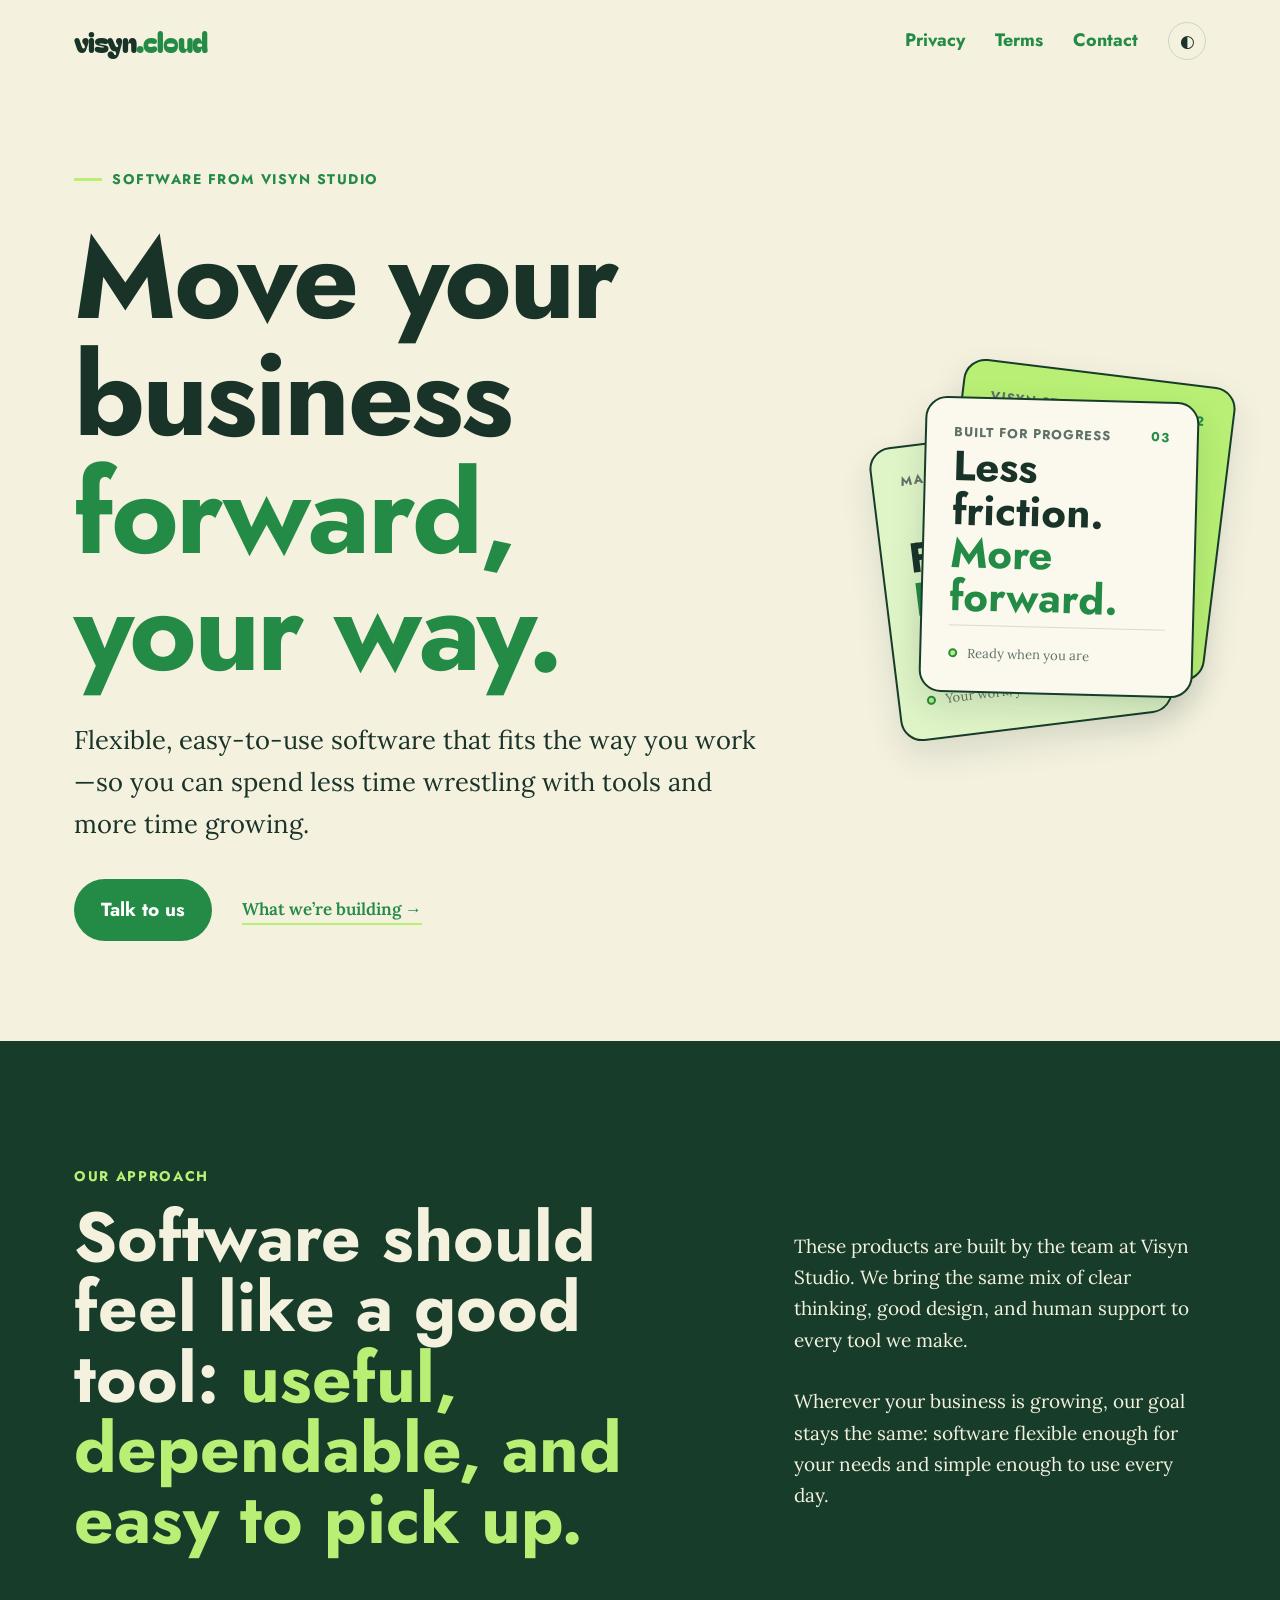
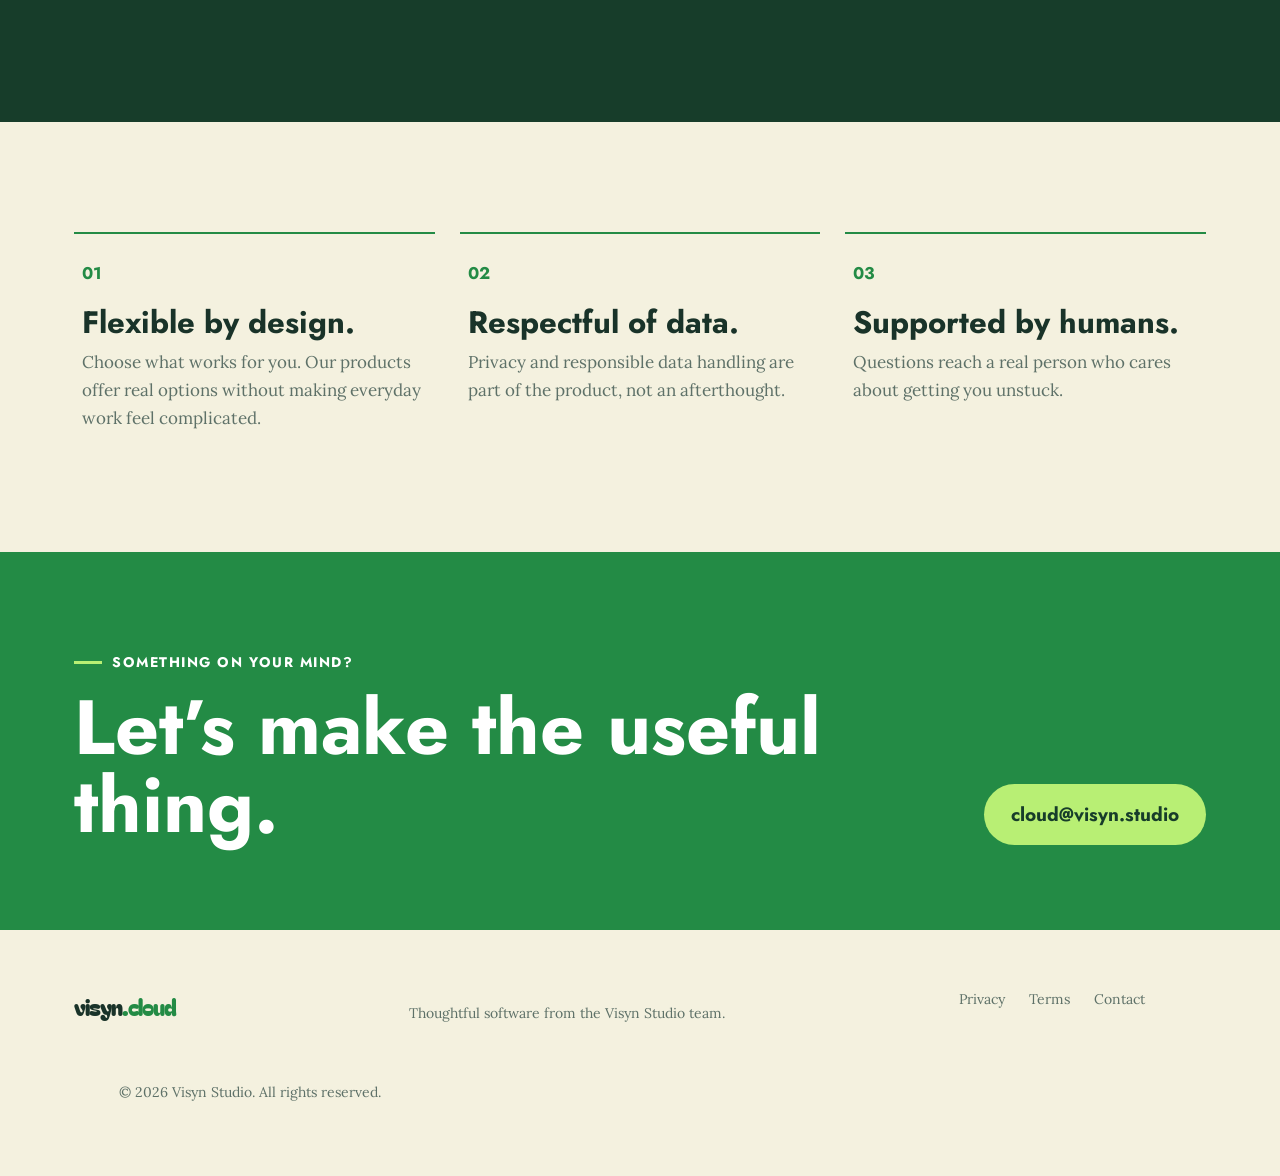
==== commit 94f0fb42: "Switch headings from Lilita One to Jost Mirrors the visyn.studio change. Jost replaces Lilita One fo" ====
--- a/index.html
+++ b/index.html
@@ -12,7 +12,7 @@
   <meta name="theme-color" content="#173d2a">
   <link rel="preconnect" href="https://fonts.googleapis.com">
   <link rel="preconnect" href="https://fonts.gstatic.com" crossorigin>
-  <link href="https://fonts.googleapis.com/css2?family=Bagel+Fat+One&amp;family=Lilita+One&amp;family=Lora:ital,wght@0,400;0,600;1,400&amp;display=swap" rel="stylesheet">
+  <link href="https://fonts.googleapis.com/css2?family=Bagel+Fat+One&amp;family=Jost:wght@400..700&amp;family=Lora:ital,wght@0,400;0,600;1,400&amp;display=swap" rel="stylesheet">
   <link rel="stylesheet" href="assets/css/styles.css">
   <script src="assets/js/site.js" defer></script>
 </head>
--- a/assets/css/styles.css
+++ b/assets/css/styles.css
@@ -1,11 +1,11 @@
-:root{--cream:#f4f1df;--paper:#fbf9ee;--forest:#173d2a;--green:#238b45;--bright:#b8ef74;--mint:#dff4c7;--ink:#193329;--muted:#5e7168;--line:rgba(23,61,42,.16);--shadow:rgba(14,52,31,.12);--display:'Lilita One',sans-serif;--body:'Lora',serif;--logo:'Bagel Fat One',cursive;--max:1180px}
+:root{--cream:#f4f1df;--paper:#fbf9ee;--forest:#173d2a;--green:#238b45;--bright:#b8ef74;--mint:#dff4c7;--ink:#193329;--muted:#5e7168;--line:rgba(23,61,42,.16);--shadow:rgba(14,52,31,.12);--display:'Jost',sans-serif;--body:'Lora',serif;--logo:'Bagel Fat One',cursive;--max:1180px}
 [data-theme=dark]{--cream:#10291d;--paper:#173625;--forest:#dff4c7;--green:#83da75;--bright:#b8ef74;--mint:#214c31;--ink:#f4f1df;--muted:#b4c4b9;--line:rgba(244,241,223,.15);--shadow:rgba(0,0,0,.28)}
 *{box-sizing:border-box}html{scroll-behavior:smooth}body{margin:0;background:var(--cream);color:var(--ink);font-family:var(--body);font-size:17px;line-height:1.65;transition:background .2s,color .2s}a{color:inherit;text-decoration:none}button,input,select,textarea{font:inherit}.skip-link{position:fixed;left:1rem;top:-5rem;background:var(--bright);color:#173d2a;padding:.7rem 1rem;z-index:1000}.skip-link:focus{top:1rem}.sr-only{position:absolute;width:1px;height:1px;overflow:hidden;clip:rect(0,0,0,0)}
-.site-header{height:82px;max-width:var(--max);margin:auto;padding:0 24px;display:flex;align-items:center;justify-content:space-between;position:relative;z-index:20}.wordmark{font-family:var(--logo);font-size:28px;letter-spacing:-1px;display:inline-flex;align-items:baseline}.wordmark span{color:var(--ink)}.wordmark b{color:var(--green);font:inherit}.site-nav{display:flex;gap:30px;align-items:center}.site-nav a{font-family:var(--display);font-size:18px;color:var(--green)}.site-nav a:hover,.site-nav a[aria-current=page]{color:var(--ink)}.theme-button{width:38px;height:38px;border:1px solid var(--line);border-radius:50%;background:transparent;color:var(--ink);cursor:pointer}.menu-button{display:none;background:none;border:0;width:40px;padding:8px}.menu-button>span:not(.sr-only){display:block;height:2px;background:var(--ink);margin:6px 0}
-.hero{max-width:var(--max);margin:auto;min-height:calc(100vh - 82px);padding:72px 24px 100px;display:grid;grid-template-columns:1.35fr .65fr;align-items:center;gap:8vw}.eyebrow{font-family:var(--display);text-transform:uppercase;letter-spacing:.11em;font-size:14px;color:var(--green);display:flex;align-items:center;gap:10px}.eyebrow span{width:28px;height:3px;background:var(--bright)}h1,h2,h3{font-family:var(--display);font-weight:400;line-height:1.02;margin-top:0}.hero h1{font-size:clamp(64px,9vw,126px);letter-spacing:-.025em;margin:.25em 0}.hero h1 em{font-style:normal;color:var(--green)}.hero-lede{font-size:clamp(20px,2vw,27px);max-width:690px}.hero-actions{display:flex;align-items:center;gap:30px;margin-top:34px}.button{font-family:var(--display);font-size:19px;padding:15px 27px;border:0;border-radius:99px;cursor:pointer;display:inline-block}.button-primary{background:var(--green);color:#fff}.button-primary:hover{background:var(--forest);transform:translateY(-2px)}[data-theme=dark] .button-primary{color:#10291d}.text-link{font-weight:600;color:var(--green);border-bottom:2px solid var(--bright)}.text-link:after{content:' →'}
-.tool-stack{width:100%;max-width:390px;height:390px;position:relative;margin:auto;cursor:grab;touch-action:pan-y;outline:none}.tool-stack:active{cursor:grabbing}.tool-stack:focus-visible{outline:3px solid var(--bright);outline-offset:10px;border-radius:24px}.tool-card{position:absolute;width:82%;height:76%;right:3%;top:12%;border:2px solid var(--forest);border-radius:22px;padding:27px;display:flex;flex-direction:column;justify-content:space-between;box-shadow:0 14px 34px var(--shadow);transition:transform .32s cubic-bezier(.2,.8,.2,1),top .32s,right .32s;background:var(--paper);user-select:none}.tool-card:nth-child(1){background:var(--mint);transform:translate(-38px,33px) rotate(-7deg);z-index:1}.tool-card:nth-child(2){background:var(--bright);transform:translate(25px,-27px) rotate(7deg);z-index:2}.tool-card:nth-child(3){transform:rotate(1.5deg);z-index:3}.tool-stack:hover .tool-card:nth-child(1),.tool-stack:focus-visible .tool-card:nth-child(1){transform:translate(-57px,48px) rotate(-9deg)}.tool-stack:hover .tool-card:nth-child(2),.tool-stack:focus-visible .tool-card:nth-child(2){transform:translate(39px,-41px) rotate(9deg)}.tool-stack:hover .tool-card:nth-child(3),.tool-stack:focus-visible .tool-card:nth-child(3){transform:translateY(-2px) rotate(.5deg)}.tool-stack.is-cycling .tool-card{transition-duration:.18s}.tool-card-top{display:flex;justify-content:space-between;font:13px/1 var(--display);letter-spacing:.08em;text-transform:uppercase;color:var(--muted)}.tool-card-top b{color:var(--green)}.tool-card-copy{font:42px/1.03 var(--display);color:var(--ink)}.tool-card-copy em{font-style:normal;color:var(--green)}.tool-card-status{border-top:1px solid var(--line);padding-top:17px;font-size:13px;color:var(--muted)}.tool-card-status span{display:inline-block;width:9px;height:9px;background:var(--bright);border:2px solid var(--green);border-radius:50%;margin-right:7px}
-.manifesto{background:var(--forest);color:var(--cream);padding:110px max(24px,calc((100vw - var(--max))/2 + 24px))}.section-label{font-family:var(--display);text-transform:uppercase;letter-spacing:.12em;color:var(--bright);font-size:14px}.manifesto-grid{display:grid;grid-template-columns:1.2fr .8fr;gap:8vw;align-items:start}.manifesto h2{font-size:clamp(42px,5.4vw,74px)}.manifesto h2 span{color:var(--bright)}.manifesto-grid>div{font-size:19px;padding-top:10px}.manifesto-grid>div p+ p{margin-top:30px}
-.principles{max-width:var(--max);margin:auto;padding:110px 24px;display:grid;grid-template-columns:repeat(3,1fr);gap:25px}.principles article{border-top:2px solid var(--green);padding:25px 8px 10px}.number{font-family:var(--display);color:var(--green)}.principles h3{font-size:31px;margin:20px 0 10px}.principles p{color:var(--muted);margin:0}.closing{background:var(--green);color:#fff;padding:85px max(24px,calc((100vw - var(--max))/2 + 24px));display:flex;justify-content:space-between;align-items:end;gap:30px}.closing h2{font-size:clamp(44px,6vw,78px);margin:0}.eyebrow.light{color:#fff}.button-light{background:var(--bright);color:#173d2a;white-space:nowrap}.button-light:hover{background:#fff}
+.site-header{height:82px;max-width:var(--max);margin:auto;padding:0 24px;display:flex;align-items:center;justify-content:space-between;position:relative;z-index:20}.wordmark{font-family:var(--logo);font-size:28px;letter-spacing:-1px;display:inline-flex;align-items:baseline}.wordmark span{color:var(--ink)}.wordmark b{color:var(--green);font:inherit}.site-nav{display:flex;gap:30px;align-items:center}.site-nav a{font-family:var(--display);font-weight:700;font-size:18px;color:var(--green)}.site-nav a:hover,.site-nav a[aria-current=page]{color:var(--ink)}.theme-button{width:38px;height:38px;border:1px solid var(--line);border-radius:50%;background:transparent;color:var(--ink);cursor:pointer}.menu-button{display:none;background:none;border:0;width:40px;padding:8px}.menu-button>span:not(.sr-only){display:block;height:2px;background:var(--ink);margin:6px 0}
+.hero{max-width:var(--max);margin:auto;min-height:calc(100vh - 82px);padding:72px 24px 100px;display:grid;grid-template-columns:1.35fr .65fr;align-items:center;gap:8vw}.eyebrow{font-family:var(--display);font-weight:700;text-transform:uppercase;letter-spacing:.11em;font-size:14px;color:var(--green);display:flex;align-items:center;gap:10px}.eyebrow span{width:28px;height:3px;background:var(--bright)}h1,h2,h3{font-family:var(--display);font-weight:700;line-height:1.02;margin-top:0}.hero h1{font-size:clamp(64px,9vw,126px);letter-spacing:-.025em;margin:.25em 0}.hero h1 em{font-style:normal;color:var(--green)}.hero-lede{font-size:clamp(20px,2vw,27px);max-width:690px}.hero-actions{display:flex;align-items:center;gap:30px;margin-top:34px}.button{font-family:var(--display);font-weight:700;font-size:19px;padding:15px 27px;border:0;border-radius:99px;cursor:pointer;display:inline-block}.button-primary{background:var(--green);color:#fff}.button-primary:hover{background:var(--forest);transform:translateY(-2px)}[data-theme=dark] .button-primary{color:#10291d}.text-link{font-weight:600;color:var(--green);border-bottom:2px solid var(--bright)}.text-link:after{content:' →'}
+.tool-stack{width:100%;max-width:390px;height:390px;position:relative;margin:auto;cursor:grab;touch-action:pan-y;outline:none}.tool-stack:active{cursor:grabbing}.tool-stack:focus-visible{outline:3px solid var(--bright);outline-offset:10px;border-radius:24px}.tool-card{position:absolute;width:82%;height:76%;right:3%;top:12%;border:2px solid var(--forest);border-radius:22px;padding:27px;display:flex;flex-direction:column;justify-content:space-between;box-shadow:0 14px 34px var(--shadow);transition:transform .32s cubic-bezier(.2,.8,.2,1),top .32s,right .32s;background:var(--paper);user-select:none}.tool-card:nth-child(1){background:var(--mint);transform:translate(-38px,33px) rotate(-7deg);z-index:1}.tool-card:nth-child(2){background:var(--bright);transform:translate(25px,-27px) rotate(7deg);z-index:2}.tool-card:nth-child(3){transform:rotate(1.5deg);z-index:3}.tool-stack:hover .tool-card:nth-child(1),.tool-stack:focus-visible .tool-card:nth-child(1){transform:translate(-57px,48px) rotate(-9deg)}.tool-stack:hover .tool-card:nth-child(2),.tool-stack:focus-visible .tool-card:nth-child(2){transform:translate(39px,-41px) rotate(9deg)}.tool-stack:hover .tool-card:nth-child(3),.tool-stack:focus-visible .tool-card:nth-child(3){transform:translateY(-2px) rotate(.5deg)}.tool-stack.is-cycling .tool-card{transition-duration:.18s}.tool-card-top{display:flex;justify-content:space-between;font:700 13px/1 var(--display);letter-spacing:.08em;text-transform:uppercase;color:var(--muted)}.tool-card-top b{color:var(--green)}.tool-card-copy{font:700 42px/1.03 var(--display);color:var(--ink)}.tool-card-copy em{font-style:normal;color:var(--green)}.tool-card-status{border-top:1px solid var(--line);padding-top:17px;font-size:13px;color:var(--muted)}.tool-card-status span{display:inline-block;width:9px;height:9px;background:var(--bright);border:2px solid var(--green);border-radius:50%;margin-right:7px}
+.manifesto{background:var(--forest);color:var(--cream);padding:110px max(24px,calc((100vw - var(--max))/2 + 24px))}.section-label{font-family:var(--display);font-weight:700;text-transform:uppercase;letter-spacing:.12em;color:var(--bright);font-size:14px}.manifesto-grid{display:grid;grid-template-columns:1.2fr .8fr;gap:8vw;align-items:start}.manifesto h2{font-size:clamp(42px,5.4vw,74px)}.manifesto h2 span{color:var(--bright)}.manifesto-grid>div{font-size:19px;padding-top:10px}.manifesto-grid>div p+ p{margin-top:30px}
+.principles{max-width:var(--max);margin:auto;padding:110px 24px;display:grid;grid-template-columns:repeat(3,1fr);gap:25px}.principles article{border-top:2px solid var(--green);padding:25px 8px 10px}.number{font-family:var(--display);font-weight:700;color:var(--green)}.principles h3{font-size:31px;margin:20px 0 10px}.principles p{color:var(--muted);margin:0}.closing{background:var(--green);color:#fff;padding:85px max(24px,calc((100vw - var(--max))/2 + 24px));display:flex;justify-content:space-between;align-items:end;gap:30px}.closing h2{font-size:clamp(44px,6vw,78px);margin:0}.eyebrow.light{color:#fff}.button-light{background:var(--bright);color:#173d2a;white-space:nowrap}.button-light:hover{background:#fff}
 .site-footer{max-width:var(--max);margin:auto;padding:58px 24px;display:grid;grid-template-columns:1fr 1.5fr 1fr;gap:28px;align-items:start;font-size:14px;color:var(--muted)}.wordmark-small{font-size:22px}.site-footer nav{display:flex;gap:24px;justify-content:center}.site-footer nav a:hover{color:var(--green)}.site-footer>p:last-child{text-align:right}
-.legal{max-width:1020px;margin:55px auto 110px;padding:0 24px}.legal-header{border-bottom:1px solid var(--line);padding:40px 0 55px}.legal-header h1,.contact-intro h1{font-size:clamp(54px,8vw,96px);margin:.25em 0}.legal-header>p:not(.eyebrow):not(.updated){font-size:21px;max-width:730px}.updated{color:var(--muted);font-size:14px}.legal-body{max-width:750px;margin:65px auto}.legal-body h2{font-size:34px;margin:2em 0 .35em}.legal-body h3{font-size:24px;margin:1.7em 0 .3em}.legal-body p{color:var(--muted)}.legal-body a,.contact-intro>a{color:var(--green);font-weight:600;text-decoration:underline;text-decoration-color:var(--bright);text-decoration-thickness:2px}.contact-page{max-width:var(--max);margin:75px auto 130px;padding:0 24px;display:grid;grid-template-columns:1fr 1fr;gap:10vw}.contact-intro>p:not(.eyebrow){font-size:20px;max-width:520px}.contact-form{background:var(--paper);border:1px solid var(--line);border-radius:24px;padding:38px;box-shadow:10px 10px 0 var(--mint);display:flex;flex-direction:column;gap:9px}.contact-form label{font-family:var(--display);font-size:18px;margin-top:10px}.contact-form input,.contact-form select,.contact-form textarea{width:100%;border:1px solid var(--line);background:var(--cream);color:var(--ink);padding:13px;border-radius:10px}.contact-form textarea{resize:vertical}.contact-form .button{margin-top:18px}.form-note{color:var(--muted);font-size:13px;line-height:1.45}
+.legal{max-width:1020px;margin:55px auto 110px;padding:0 24px}.legal-header{border-bottom:1px solid var(--line);padding:40px 0 55px}.legal-header h1,.contact-intro h1{font-size:clamp(54px,8vw,96px);margin:.25em 0}.legal-header>p:not(.eyebrow):not(.updated){font-size:21px;max-width:730px}.updated{color:var(--muted);font-size:14px}.legal-body{max-width:750px;margin:65px auto}.legal-body h2{font-size:34px;margin:2em 0 .35em}.legal-body h3{font-size:24px;margin:1.7em 0 .3em}.legal-body p{color:var(--muted)}.legal-body a,.contact-intro>a{color:var(--green);font-weight:600;text-decoration:underline;text-decoration-color:var(--bright);text-decoration-thickness:2px}.contact-page{max-width:var(--max);margin:75px auto 130px;padding:0 24px;display:grid;grid-template-columns:1fr 1fr;gap:10vw}.contact-intro>p:not(.eyebrow){font-size:20px;max-width:520px}.contact-form{background:var(--paper);border:1px solid var(--line);border-radius:24px;padding:38px;box-shadow:10px 10px 0 var(--mint);display:flex;flex-direction:column;gap:9px}.contact-form label{font-family:var(--display);font-weight:700;font-size:18px;margin-top:10px}.contact-form input,.contact-form select,.contact-form textarea{width:100%;border:1px solid var(--line);background:var(--cream);color:var(--ink);padding:13px;border-radius:10px}.contact-form textarea{resize:vertical}.contact-form .button{margin-top:18px}.form-note{color:var(--muted);font-size:13px;line-height:1.45}
 @media(max-width:760px){.site-header{height:70px}.menu-button{display:block}.site-nav{display:none;position:absolute;top:64px;left:16px;right:16px;background:var(--paper);border:1px solid var(--line);border-radius:16px;padding:22px;box-shadow:0 12px 30px var(--shadow);flex-direction:column;align-items:flex-start}.site-nav.open{display:flex}.theme-button{position:absolute;right:18px;top:18px}.hero{grid-template-columns:1fr;padding-top:50px}.hero h1{font-size:clamp(56px,18vw,82px)}.tool-stack{max-width:310px;height:320px;margin:25px auto}.tool-card-copy{font-size:34px}.manifesto-grid,.contact-page{grid-template-columns:1fr}.principles{grid-template-columns:1fr;padding-top:75px;padding-bottom:75px}.closing{align-items:flex-start;flex-direction:column}.site-footer{grid-template-columns:1fr;text-align:left}.site-footer nav{justify-content:flex-start}.site-footer>p:last-child{text-align:left}.contact-page{margin-top:45px}.contact-form{padding:24px}.hero-actions{align-items:flex-start;flex-direction:column;gap:18px}}@media(prefers-reduced-motion:reduce){html{scroll-behavior:auto}*{transition:none!important}}
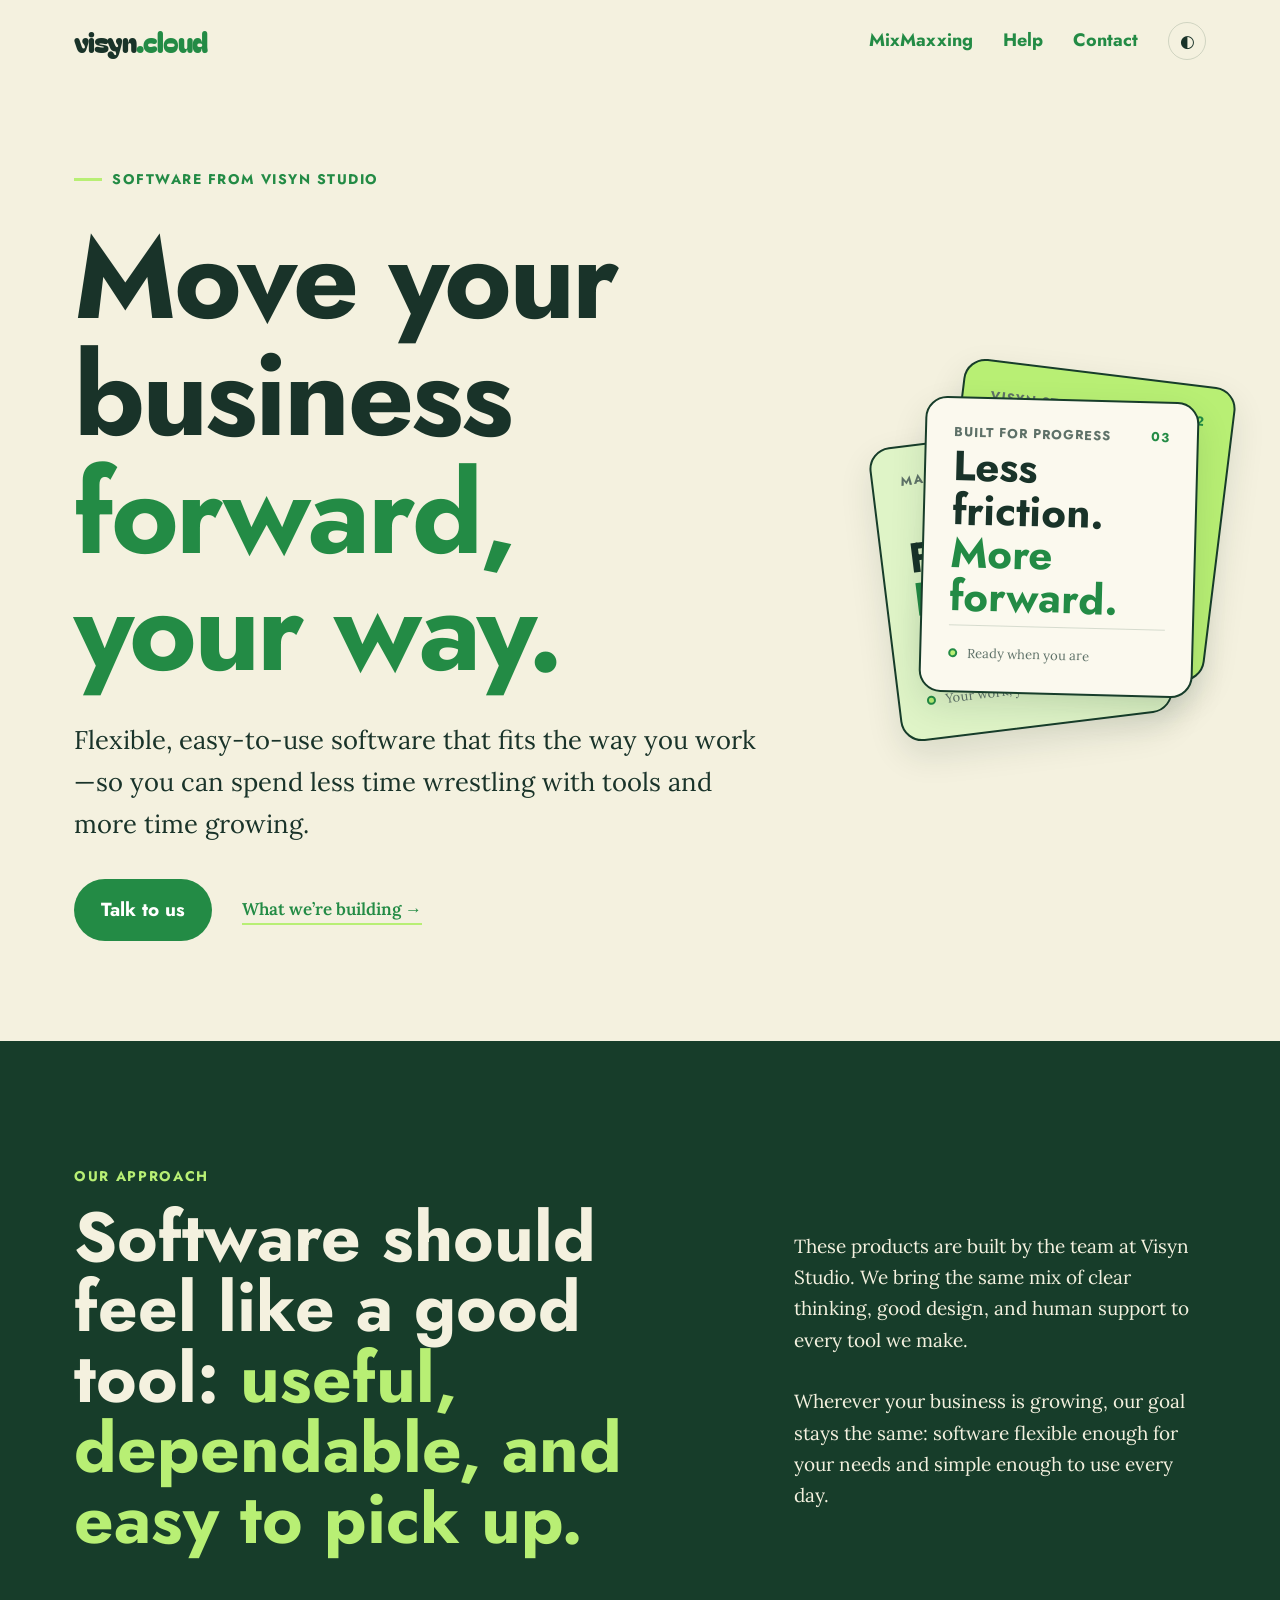
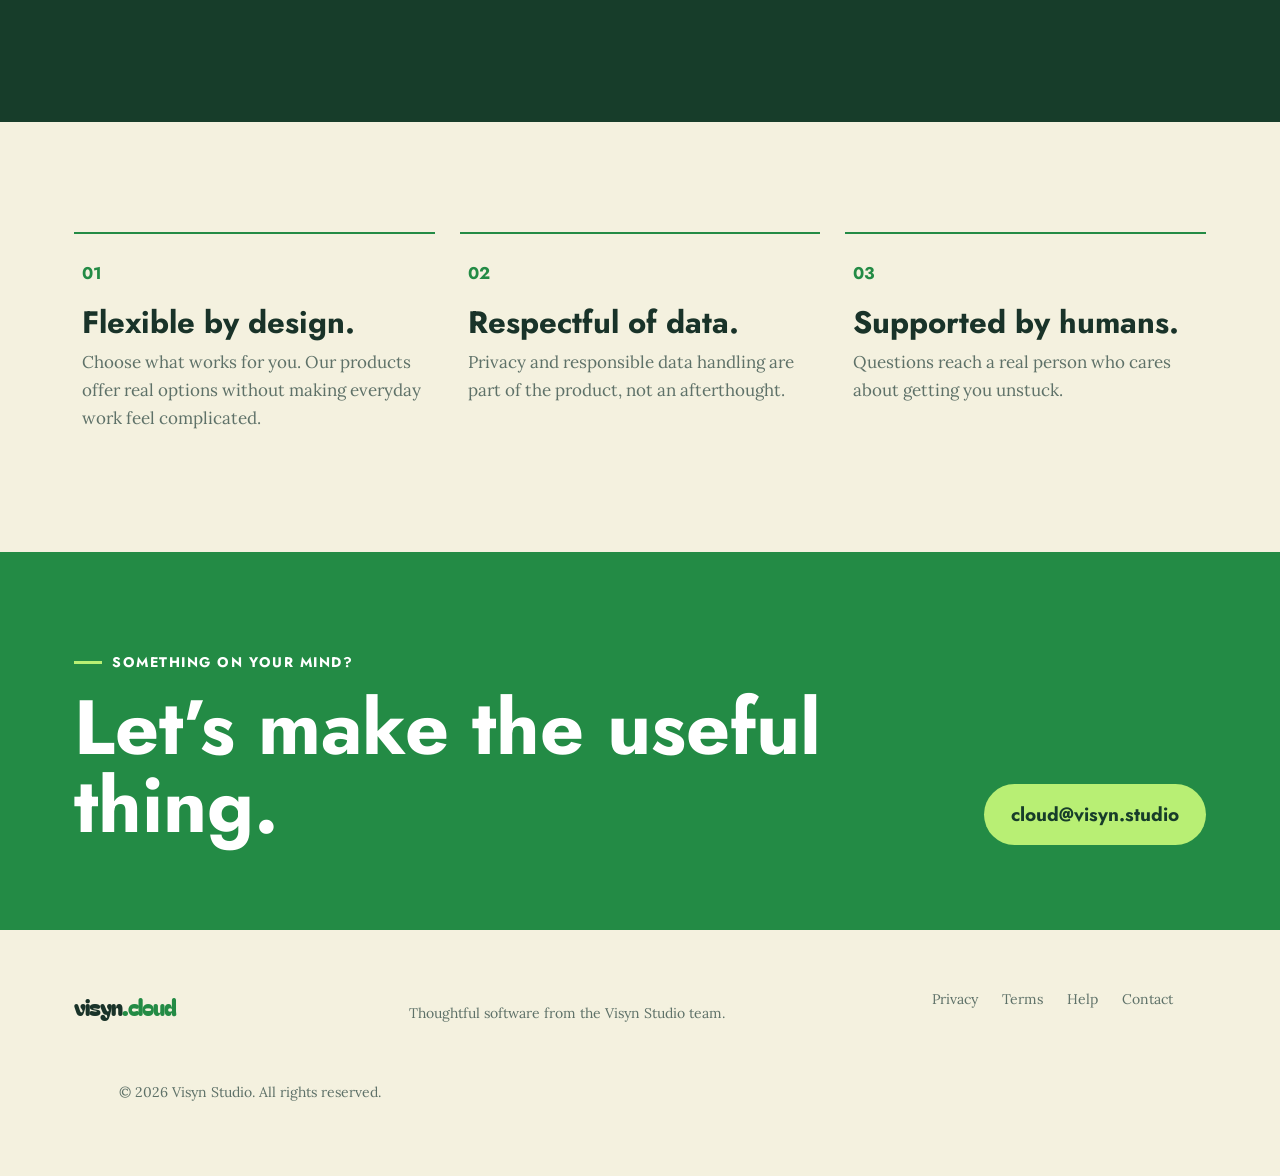
==== commit e9314368: "Add Help and MixMaxxing pages; trim the top nav Top nav is now MixMaxxing, Help, Contact. Privacy an" ====
--- a/index.html
+++ b/index.html
@@ -22,7 +22,7 @@
     <a class="wordmark" href="/" aria-label="Visyn Studio software home"><span>visyn</span><b>.cloud</b></a>
     <button class="menu-button" type="button" aria-expanded="false" aria-controls="site-nav"><span></span><span></span><span></span><span class="sr-only">Menu</span></button>
     <nav class="site-nav" id="site-nav" aria-label="Main navigation">
-      <a href="/privacy.html">Privacy</a><a href="/terms.html">Terms</a><a href="/contact.html">Contact</a>
+      <a href="/mixmaxxing.html">MixMaxxing</a><a href="/help.html">Help</a><a href="/contact.html">Contact</a>
       <button class="theme-button" type="button" aria-label="Switch color theme"><span aria-hidden="true">◐</span></button>
     </nav>
   </header>
@@ -74,6 +74,6 @@
     </section>
   </main>
 
-  <footer class="site-footer"><a class="wordmark wordmark-small" href="/"><span>visyn</span><b>.cloud</b></a><p>Thoughtful software from the Visyn Studio team.</p><nav aria-label="Footer navigation"><a href="/privacy.html">Privacy</a><a href="/terms.html">Terms</a><a href="/contact.html">Contact</a></nav><p>© <span data-year></span> Visyn Studio. All rights reserved.</p></footer>
+  <footer class="site-footer"><a class="wordmark wordmark-small" href="/"><span>visyn</span><b>.cloud</b></a><p>Thoughtful software from the Visyn Studio team.</p><nav aria-label="Footer navigation"><a href="/privacy.html">Privacy</a><a href="/terms.html">Terms</a><a href="/help.html">Help</a><a href="/contact.html">Contact</a></nav><p>© <span data-year></span> Visyn Studio. All rights reserved.</p></footer>
 </body>
 </html>
--- a/assets/css/styles.css
+++ b/assets/css/styles.css
@@ -9,3 +9,7 @@
 .site-footer{max-width:var(--max);margin:auto;padding:58px 24px;display:grid;grid-template-columns:1fr 1.5fr 1fr;gap:28px;align-items:start;font-size:14px;color:var(--muted)}.wordmark-small{font-size:22px}.site-footer nav{display:flex;gap:24px;justify-content:center}.site-footer nav a:hover{color:var(--green)}.site-footer>p:last-child{text-align:right}
 .legal{max-width:1020px;margin:55px auto 110px;padding:0 24px}.legal-header{border-bottom:1px solid var(--line);padding:40px 0 55px}.legal-header h1,.contact-intro h1{font-size:clamp(54px,8vw,96px);margin:.25em 0}.legal-header>p:not(.eyebrow):not(.updated){font-size:21px;max-width:730px}.updated{color:var(--muted);font-size:14px}.legal-body{max-width:750px;margin:65px auto}.legal-body h2{font-size:34px;margin:2em 0 .35em}.legal-body h3{font-size:24px;margin:1.7em 0 .3em}.legal-body p{color:var(--muted)}.legal-body a,.contact-intro>a{color:var(--green);font-weight:600;text-decoration:underline;text-decoration-color:var(--bright);text-decoration-thickness:2px}.contact-page{max-width:var(--max);margin:75px auto 130px;padding:0 24px;display:grid;grid-template-columns:1fr 1fr;gap:10vw}.contact-intro>p:not(.eyebrow){font-size:20px;max-width:520px}.contact-form{background:var(--paper);border:1px solid var(--line);border-radius:24px;padding:38px;box-shadow:10px 10px 0 var(--mint);display:flex;flex-direction:column;gap:9px}.contact-form label{font-family:var(--display);font-weight:700;font-size:18px;margin-top:10px}.contact-form input,.contact-form select,.contact-form textarea{width:100%;border:1px solid var(--line);background:var(--cream);color:var(--ink);padding:13px;border-radius:10px}.contact-form textarea{resize:vertical}.contact-form .button{margin-top:18px}.form-note{color:var(--muted);font-size:13px;line-height:1.45}
 @media(max-width:760px){.site-header{height:70px}.menu-button{display:block}.site-nav{display:none;position:absolute;top:64px;left:16px;right:16px;background:var(--paper);border:1px solid var(--line);border-radius:16px;padding:22px;box-shadow:0 12px 30px var(--shadow);flex-direction:column;align-items:flex-start}.site-nav.open{display:flex}.theme-button{position:absolute;right:18px;top:18px}.hero{grid-template-columns:1fr;padding-top:50px}.hero h1{font-size:clamp(56px,18vw,82px)}.tool-stack{max-width:310px;height:320px;margin:25px auto}.tool-card-copy{font-size:34px}.manifesto-grid,.contact-page{grid-template-columns:1fr}.principles{grid-template-columns:1fr;padding-top:75px;padding-bottom:75px}.closing{align-items:flex-start;flex-direction:column}.site-footer{grid-template-columns:1fr;text-align:left}.site-footer nav{justify-content:flex-start}.site-footer>p:last-child{text-align:left}.contact-page{margin-top:45px}.contact-form{padding:24px}.hero-actions{align-items:flex-start;flex-direction:column;gap:18px}}@media(prefers-reduced-motion:reduce){html{scroll-behavior:auto}*{transition:none!important}}
+
+/* Help page */.help-top{margin-bottom:70px}.help-subhead{font-size:22px;margin:30px 0 4px}.help-tips{list-style:none;padding:0;margin:16px 0 26px;display:grid;gap:11px;max-width:520px}.help-tips li{position:relative;padding-left:28px}.help-tips li:before{content:'';position:absolute;left:0;top:.55em;width:10px;height:10px;border-radius:50%;background:var(--bright);border:2px solid var(--green)}.help-direct a,.form-status a,.text-link-plain{font-weight:600;text-decoration:underline;text-decoration-color:var(--green);text-decoration-thickness:2px;text-underline-offset:3px}.contact-form .optional{font-family:var(--body);font-weight:400;font-size:14px;color:var(--muted)}.contact-form .hint{font-size:13px;line-height:1.45;color:var(--muted);margin:0}.hp{position:absolute;left:-9999px;width:1px;height:1px;overflow:hidden}.button[disabled]{opacity:.6;cursor:progress;transform:none}.form-status{border-radius:12px;padding:14px 16px;font-size:15px;line-height:1.5;margin:6px 0 0;color:var(--ink)}.form-status.is-success{background:var(--mint)}.form-status.is-error{background:var(--cream);border:1px solid var(--line)}.help-faq{max-width:var(--max);margin:0 auto 130px;padding:0 24px;display:grid;grid-template-columns:.8fr 1.2fr;gap:8vw;align-items:start}.help-faq h2{font-size:clamp(40px,4.6vw,60px);margin-bottom:.3em}.help-faq>div>p{color:var(--muted);max-width:340px}.faq details{border-top:2px solid var(--green);padding:20px 4px}.faq details:last-child{border-bottom:1px solid var(--line)}.faq summary{font-family:var(--display);font-weight:700;font-size:21px;line-height:1.25;cursor:pointer;list-style:none;display:flex;justify-content:space-between;gap:20px}.faq summary::-webkit-details-marker{display:none}.faq summary:after{content:'+';color:var(--green);flex:none}.faq details[open] summary:after{content:'\2013'}.faq summary:focus-visible{outline:3px solid var(--bright);outline-offset:4px;border-radius:6px}.faq details p{color:var(--muted);margin:12px 0 0;max-width:640px}
+/* App page */.app-page{max-width:var(--max);margin:75px auto 130px;padding:0 24px}.app-hero{display:grid;grid-template-columns:auto 1fr;gap:56px;align-items:center}.app-icon{width:220px;height:220px;border-radius:22.5%;box-shadow:0 18px 40px var(--shadow);display:block}.app-hero h1{font-size:clamp(56px,8vw,110px);margin:.15em 0 .2em}.app-lede{font-size:clamp(19px,1.8vw,23px);max-width:620px;margin:0}.app-facts{display:grid;grid-template-columns:repeat(3,1fr);gap:25px;margin:90px 0 0}.app-facts div{border-top:2px solid var(--green);padding:22px 6px 0}.app-facts dt{font-family:var(--display);font-weight:700;font-size:14px;letter-spacing:.11em;text-transform:uppercase;color:var(--muted)}.app-facts dd{margin:8px 0 0;font-family:var(--display);font-weight:700;font-size:26px}
+@media(max-width:760px){.help-top{margin-bottom:40px}.help-faq{grid-template-columns:1fr;gap:16px;margin-bottom:90px}.app-page{margin-top:45px}.app-hero{grid-template-columns:1fr;gap:28px}.app-icon{width:150px;height:150px}.app-facts{grid-template-columns:1fr;margin-top:60px}}
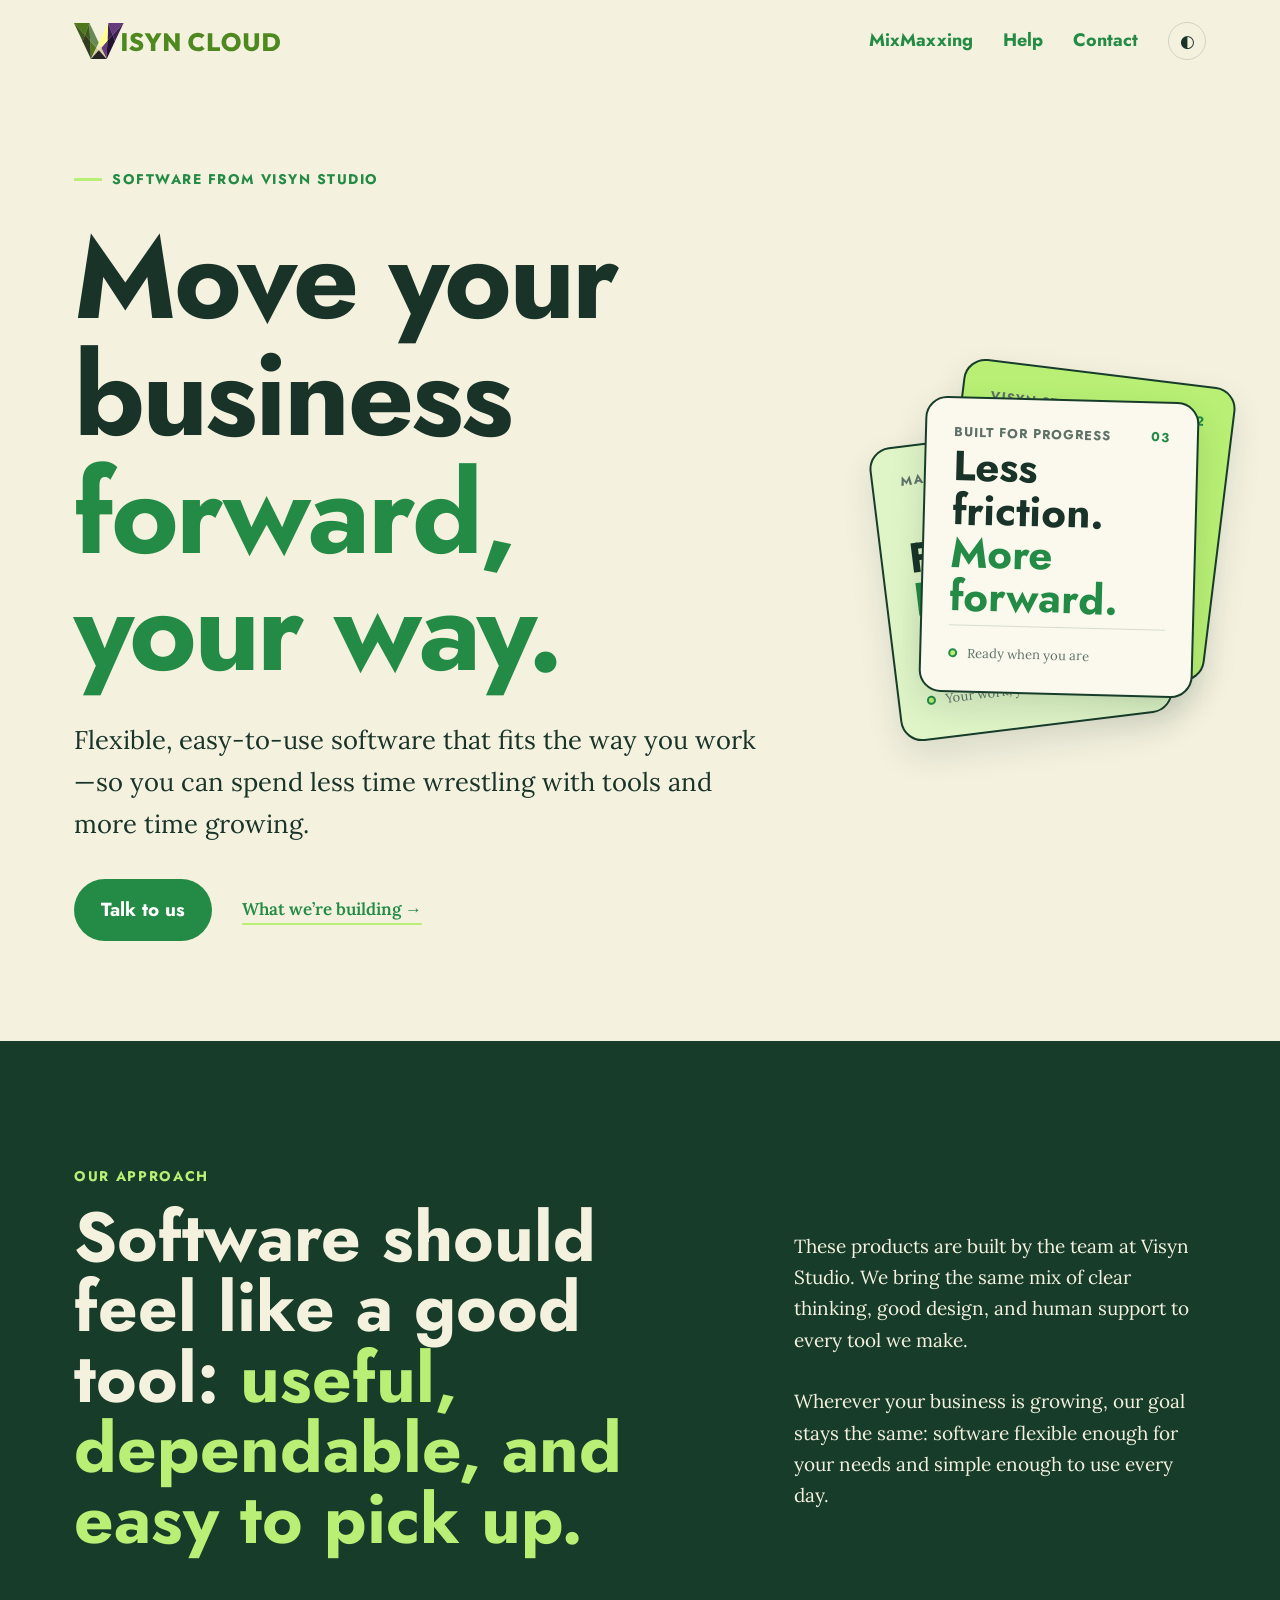
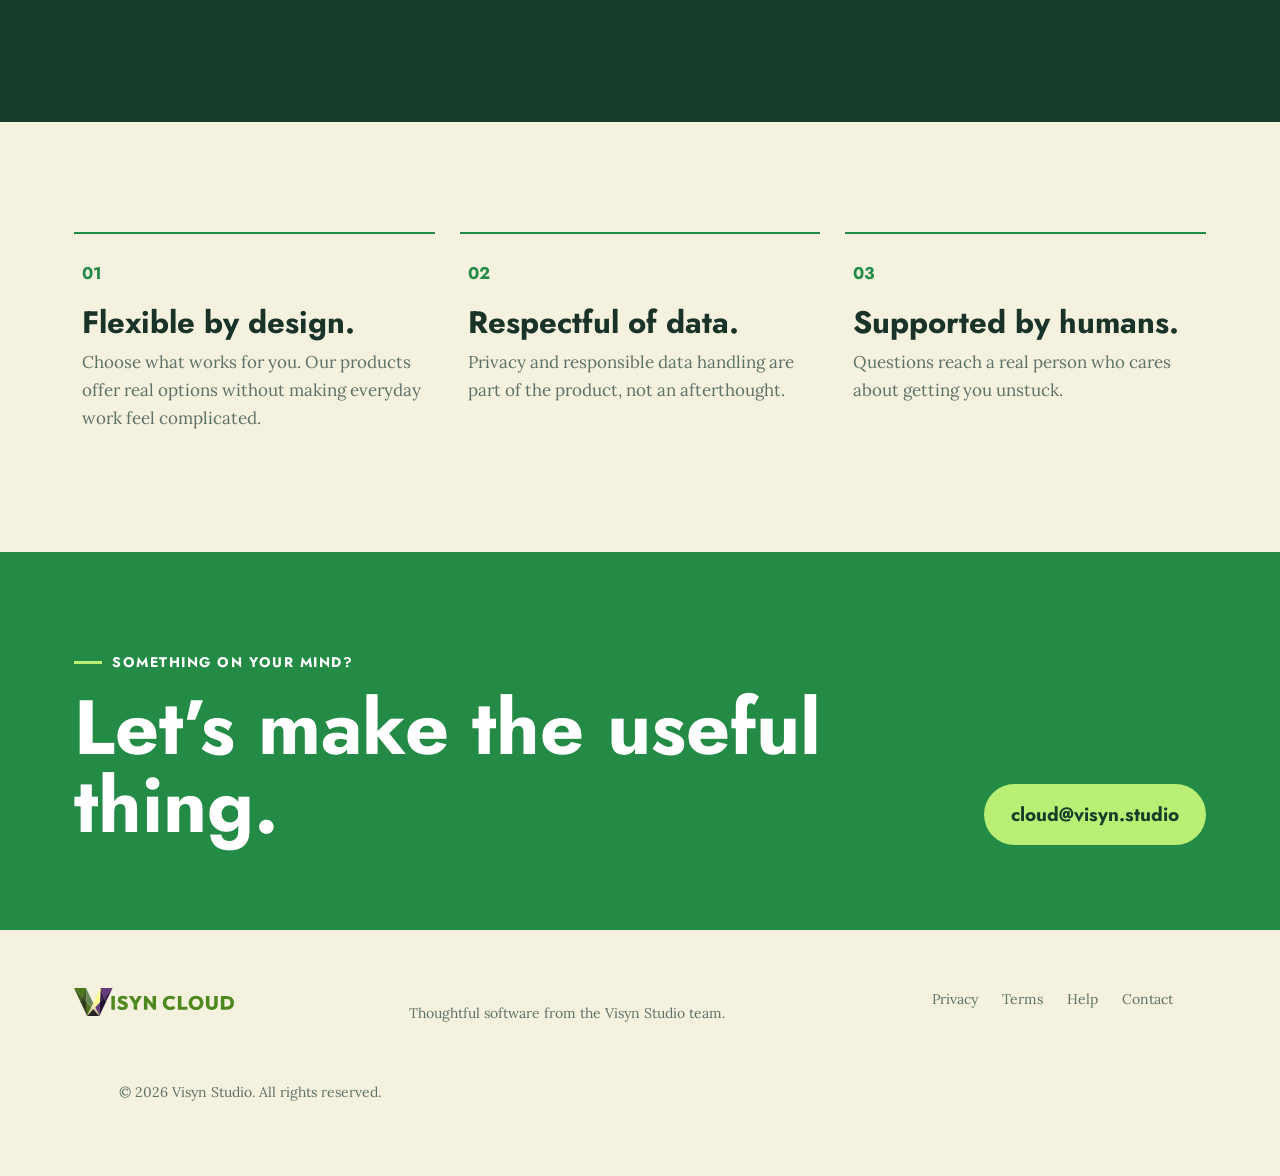
==== commit fb437428: "Switch to the SVG prism logo The live-text visyn.cloud wordmark becomes the supplied visyn-cloud-log" ====
--- a/index.html
+++ b/index.html
@@ -1,6 +1,16 @@
 <!doctype html>
 <html lang="en" data-theme="light">
 <head>
+<!-- Google tag (gtag.js) -->
+<script async src="https://www.googletagmanager.com/gtag/js?id=G-VWW6HSXV5H"></script>
+<script>
+  window.dataLayer = window.dataLayer || [];
+  function gtag(){dataLayer.push(arguments);}
+  gtag('js', new Date());
+
+  gtag('config', 'G-VWW6HSXV5H');
+</script>
+
   <meta charset="utf-8">
   <meta name="viewport" content="width=device-width, initial-scale=1">
   <title>Software that helps your business move forward — Visyn Studio</title>
@@ -12,14 +22,14 @@
   <meta name="theme-color" content="#173d2a">
   <link rel="preconnect" href="https://fonts.googleapis.com">
   <link rel="preconnect" href="https://fonts.gstatic.com" crossorigin>
-  <link href="https://fonts.googleapis.com/css2?family=Bagel+Fat+One&amp;family=Jost:wght@400..700&amp;family=Lora:ital,wght@0,400;0,600;1,400&amp;display=swap" rel="stylesheet">
+  <link href="https://fonts.googleapis.com/css2?family=Jost:wght@400..700&amp;family=Lora:ital,wght@0,400;0,600;1,400&amp;display=swap" rel="stylesheet">
   <link rel="stylesheet" href="assets/css/styles.css">
   <script src="assets/js/site.js" defer></script>
 </head>
 <body>
   <a class="skip-link" href="#main">Skip to content</a>
   <header class="site-header" id="site-header">
-    <a class="wordmark" href="/" aria-label="Visyn Studio software home"><span>visyn</span><b>.cloud</b></a>
+    <a class="wordmark" href="/" aria-label="Visyn Cloud home"><img class="logo-on-light" src="/assets/img/logo/visyn-cloud-logo.svg" alt="" width="1797" height="314"><img class="logo-on-dark" src="/assets/img/logo/visyn-cloud-logo-dark-bg.svg" alt="" width="1797" height="314"></a>
     <button class="menu-button" type="button" aria-expanded="false" aria-controls="site-nav"><span></span><span></span><span></span><span class="sr-only">Menu</span></button>
     <nav class="site-nav" id="site-nav" aria-label="Main navigation">
       <a href="/mixmaxxing.html">MixMaxxing</a><a href="/help.html">Help</a><a href="/contact.html">Contact</a>
@@ -74,6 +84,6 @@
     </section>
   </main>
 
-  <footer class="site-footer"><a class="wordmark wordmark-small" href="/"><span>visyn</span><b>.cloud</b></a><p>Thoughtful software from the Visyn Studio team.</p><nav aria-label="Footer navigation"><a href="/privacy.html">Privacy</a><a href="/terms.html">Terms</a><a href="/help.html">Help</a><a href="/contact.html">Contact</a></nav><p>© <span data-year></span> Visyn Studio. All rights reserved.</p></footer>
+  <footer class="site-footer"><a class="wordmark wordmark-small" href="/" aria-label="Visyn Cloud home"><img class="logo-on-light" src="/assets/img/logo/visyn-cloud-logo.svg" alt="" width="1797" height="314"><img class="logo-on-dark" src="/assets/img/logo/visyn-cloud-logo-dark-bg.svg" alt="" width="1797" height="314"></a><p>Thoughtful software from the Visyn Studio team.</p><nav aria-label="Footer navigation"><a href="/privacy.html">Privacy</a><a href="/terms.html">Terms</a><a href="/help.html">Help</a><a href="/contact.html">Contact</a></nav><p>© <span data-year></span> Visyn Studio. All rights reserved.</p></footer>
 </body>
 </html>
--- a/assets/css/styles.css
+++ b/assets/css/styles.css
@@ -13,3 +13,7 @@
 /* Help page */.help-top{margin-bottom:70px}.help-subhead{font-size:22px;margin:30px 0 4px}.help-tips{list-style:none;padding:0;margin:16px 0 26px;display:grid;gap:11px;max-width:520px}.help-tips li{position:relative;padding-left:28px}.help-tips li:before{content:'';position:absolute;left:0;top:.55em;width:10px;height:10px;border-radius:50%;background:var(--bright);border:2px solid var(--green)}.help-direct a,.form-status a,.text-link-plain{font-weight:600;text-decoration:underline;text-decoration-color:var(--green);text-decoration-thickness:2px;text-underline-offset:3px}.contact-form .optional{font-family:var(--body);font-weight:400;font-size:14px;color:var(--muted)}.contact-form .hint{font-size:13px;line-height:1.45;color:var(--muted);margin:0}.hp{position:absolute;left:-9999px;width:1px;height:1px;overflow:hidden}.button[disabled]{opacity:.6;cursor:progress;transform:none}.form-status{border-radius:12px;padding:14px 16px;font-size:15px;line-height:1.5;margin:6px 0 0;color:var(--ink)}.form-status.is-success{background:var(--mint)}.form-status.is-error{background:var(--cream);border:1px solid var(--line)}.help-faq{max-width:var(--max);margin:0 auto 130px;padding:0 24px;display:grid;grid-template-columns:.8fr 1.2fr;gap:8vw;align-items:start}.help-faq h2{font-size:clamp(40px,4.6vw,60px);margin-bottom:.3em}.help-faq>div>p{color:var(--muted);max-width:340px}.faq details{border-top:2px solid var(--green);padding:20px 4px}.faq details:last-child{border-bottom:1px solid var(--line)}.faq summary{font-family:var(--display);font-weight:700;font-size:21px;line-height:1.25;cursor:pointer;list-style:none;display:flex;justify-content:space-between;gap:20px}.faq summary::-webkit-details-marker{display:none}.faq summary:after{content:'+';color:var(--green);flex:none}.faq details[open] summary:after{content:'\2013'}.faq summary:focus-visible{outline:3px solid var(--bright);outline-offset:4px;border-radius:6px}.faq details p{color:var(--muted);margin:12px 0 0;max-width:640px}
 /* App page */.app-page{max-width:var(--max);margin:75px auto 130px;padding:0 24px}.app-hero{display:grid;grid-template-columns:auto 1fr;gap:56px;align-items:center}.app-icon{width:220px;height:220px;border-radius:22.5%;box-shadow:0 18px 40px var(--shadow);display:block}.app-hero h1{font-size:clamp(56px,8vw,110px);margin:.15em 0 .2em}.app-lede{font-size:clamp(19px,1.8vw,23px);max-width:620px;margin:0}.app-facts{display:grid;grid-template-columns:repeat(3,1fr);gap:25px;margin:90px 0 0}.app-facts div{border-top:2px solid var(--green);padding:22px 6px 0}.app-facts dt{font-family:var(--display);font-weight:700;font-size:14px;letter-spacing:.11em;text-transform:uppercase;color:var(--muted)}.app-facts dd{margin:8px 0 0;font-family:var(--display);font-weight:700;font-size:26px}
 @media(max-width:760px){.help-top{margin-bottom:40px}.help-faq{grid-template-columns:1fr;gap:16px;margin-bottom:90px}.app-page{margin-top:45px}.app-hero{grid-template-columns:1fr;gap:28px}.app-icon{width:150px;height:150px}.app-facts{grid-template-columns:1fr;margin-top:60px}}
+
+/* Dark-mode contrast fixes. All scoped to [data-theme=dark]; light mode is untouched. */[data-theme=dark] .tool-card:nth-child(2){--ink:#10291d;--muted:#1d4a30;--green:#1d6b38}[data-theme=dark] .manifesto{background:#173d2a;color:#f4f1df}[data-theme=dark] .closing,[data-theme=dark] .closing .eyebrow.light{color:#10291d}
+/* Form placeholders: browser default grey was under 4.5:1 in both themes. */.contact-form ::placeholder{color:var(--muted);opacity:1}
+/* SVG logo. Light file by default; dark file when the dark theme is on. */.wordmark{align-items:center}.wordmark img{display:block;height:36px;width:auto}.wordmark-small img{height:28px}.wordmark .logo-on-dark{display:none}[data-theme=dark] .wordmark .logo-on-light{display:none}[data-theme=dark] .wordmark .logo-on-dark{display:block}@media(max-width:760px){.wordmark img{height:30px}}
